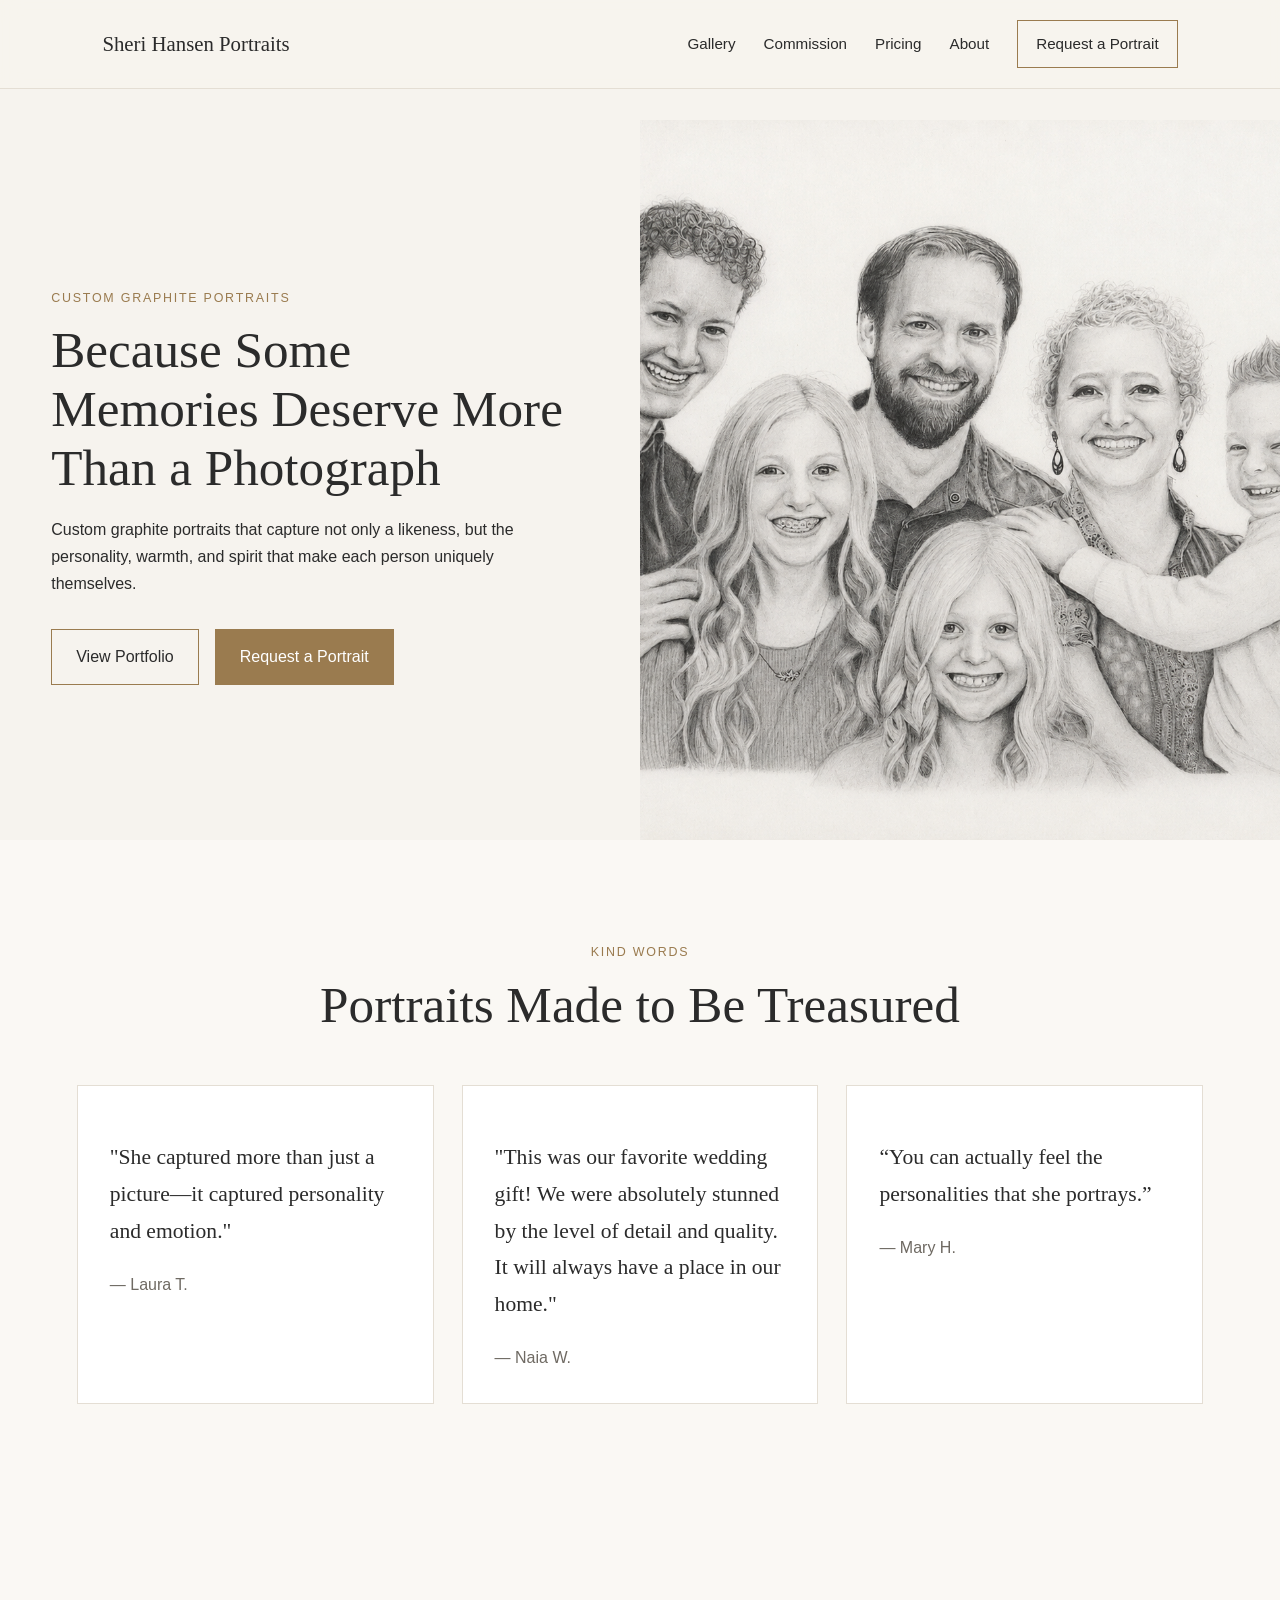
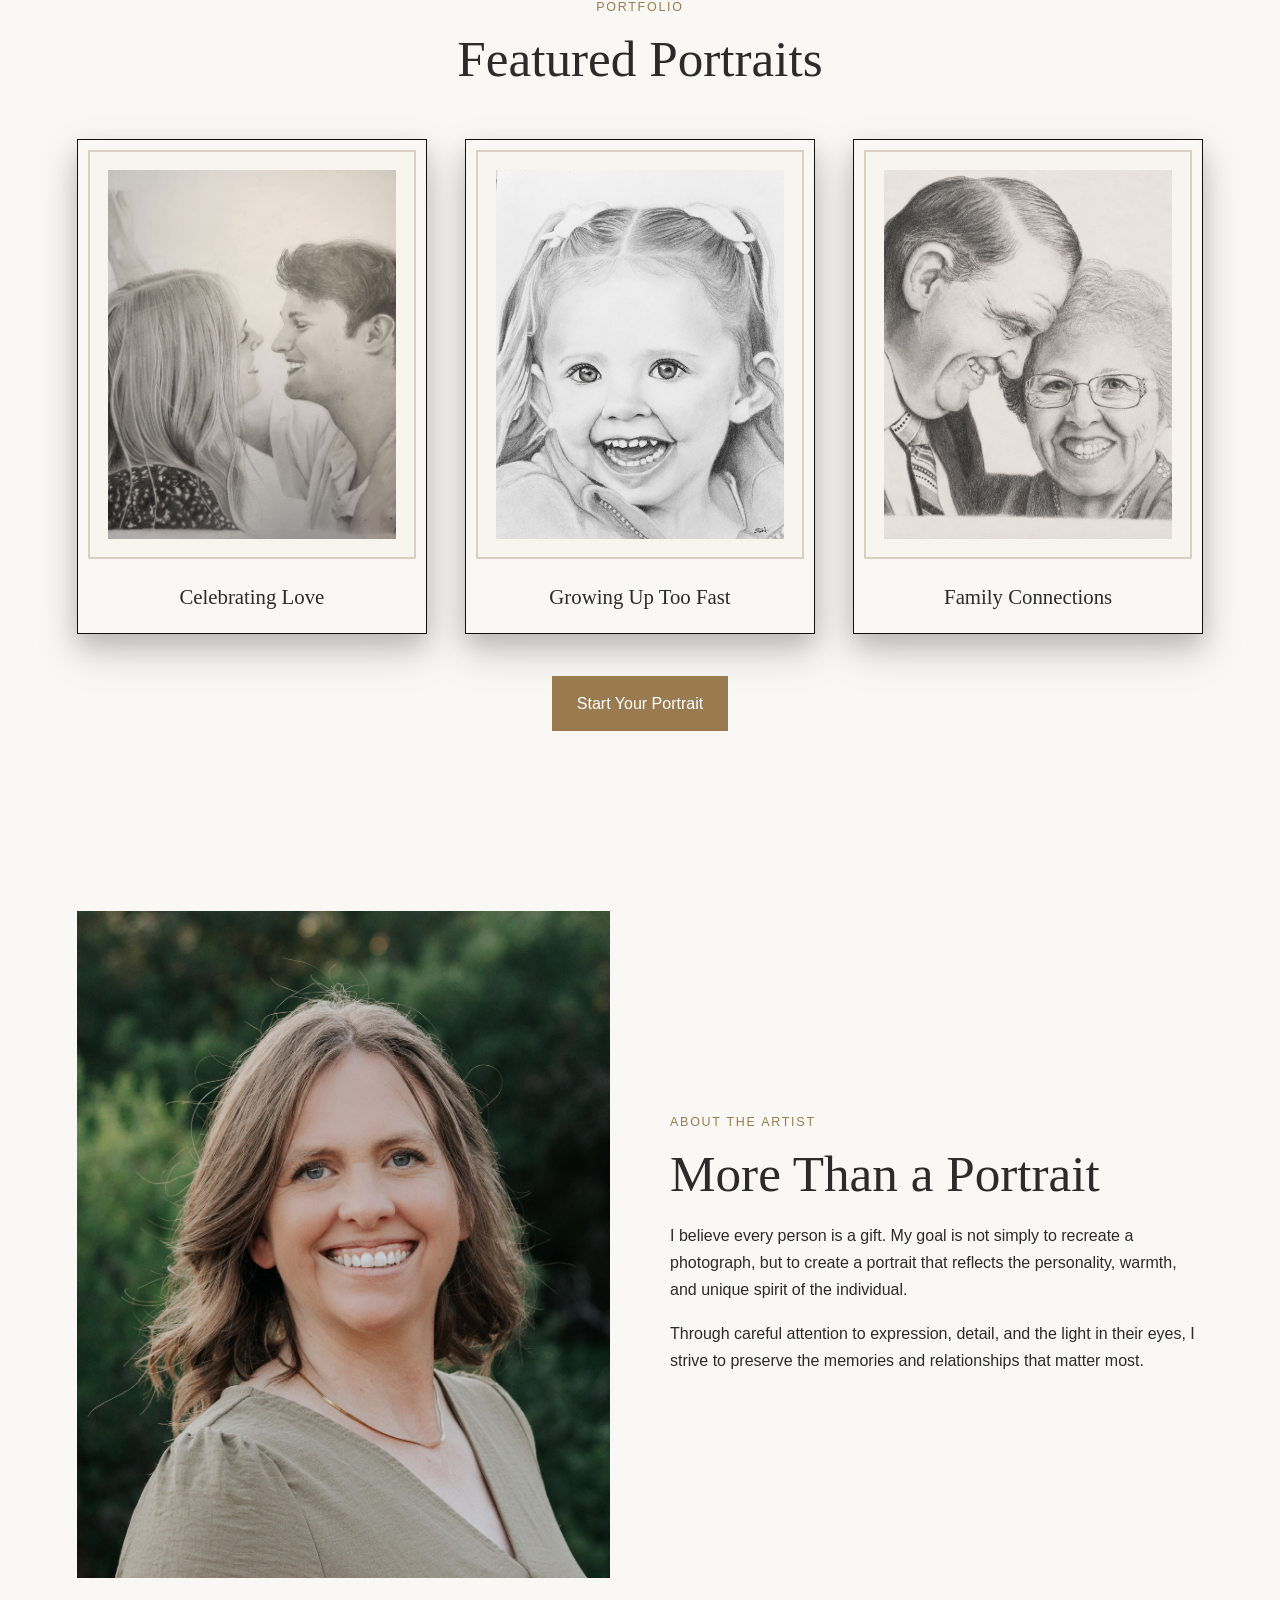
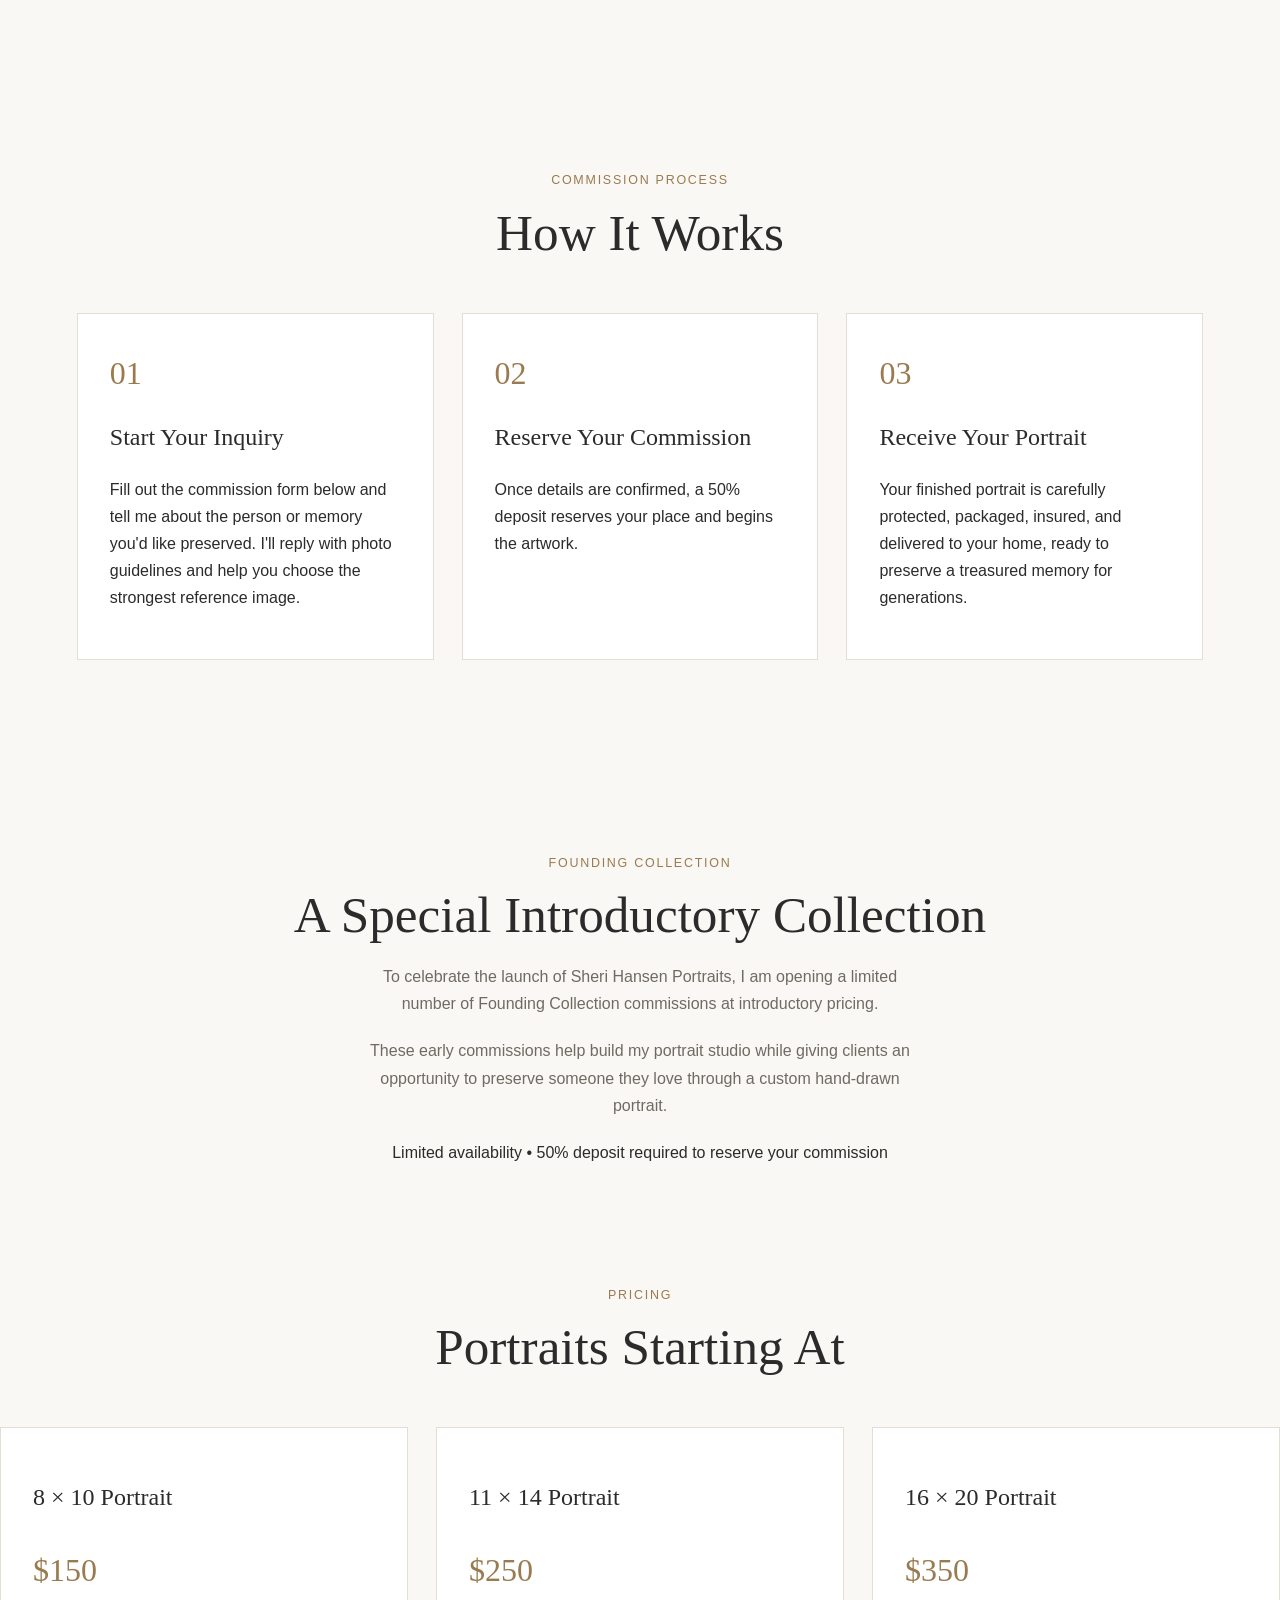
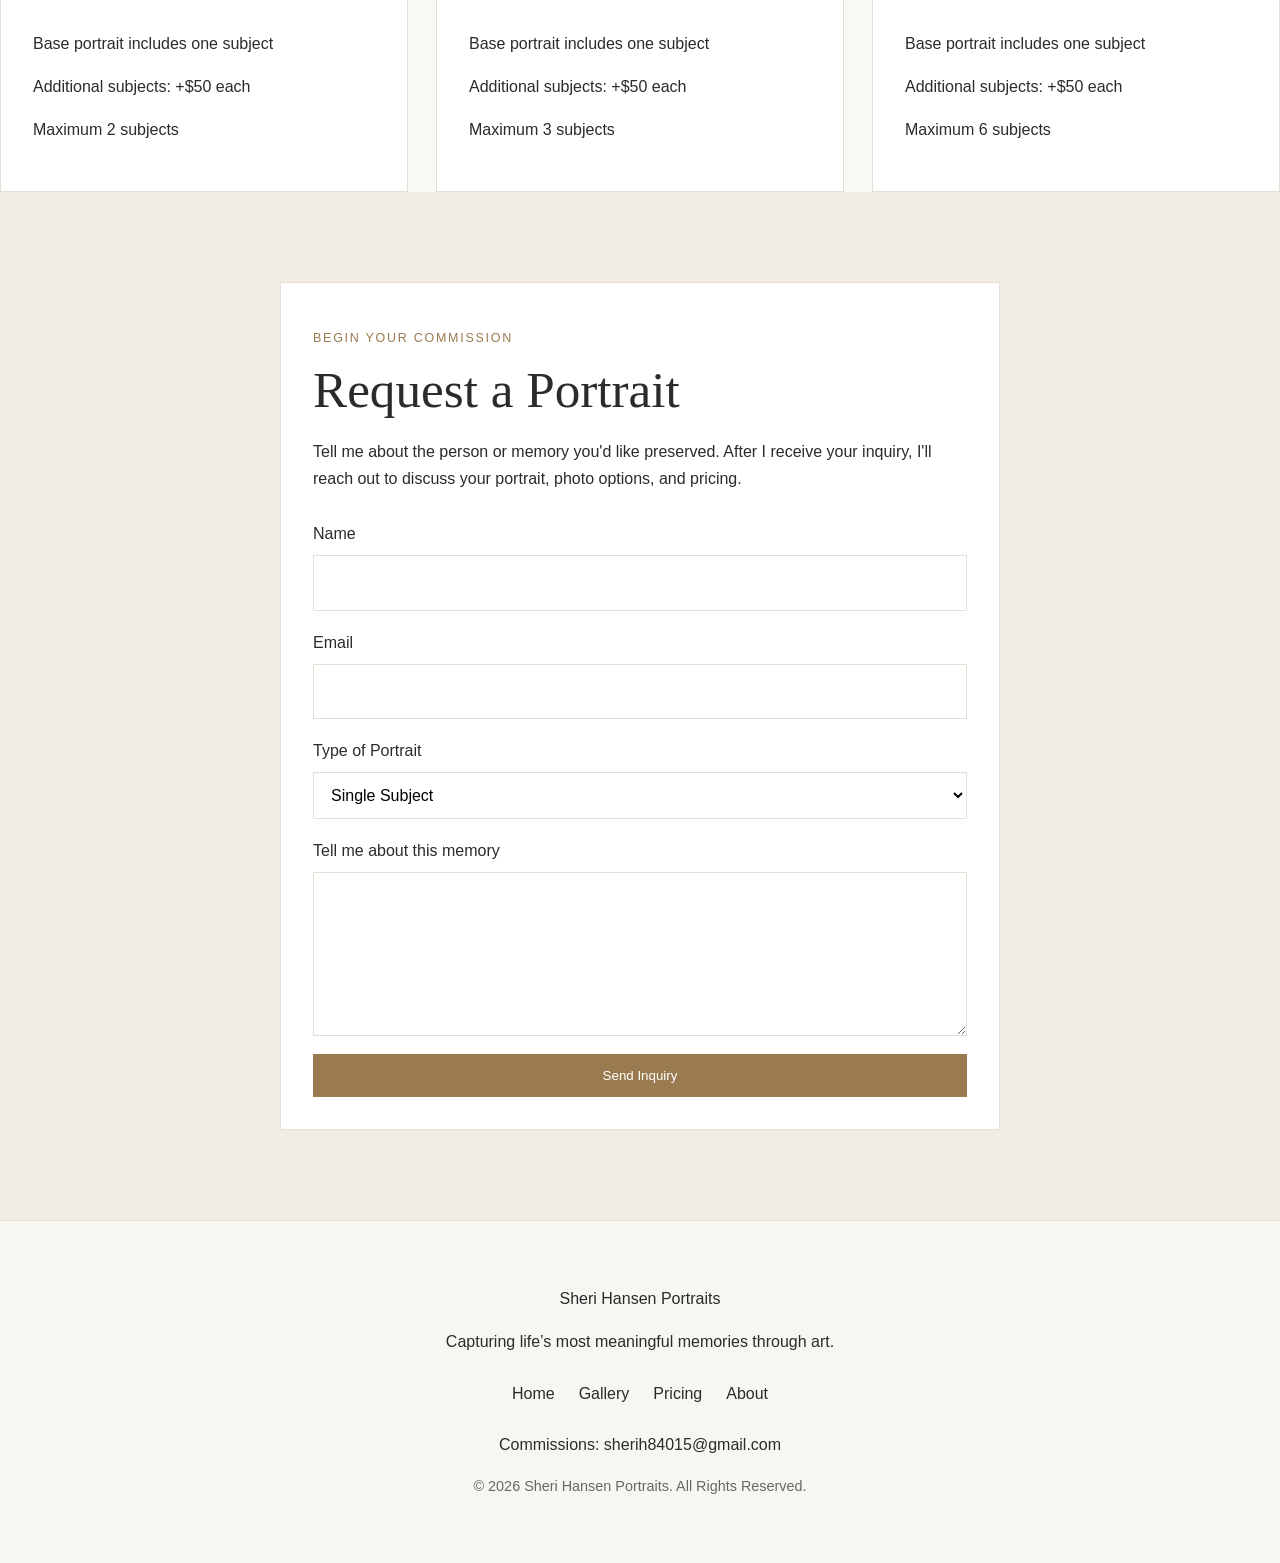
==== index.html @ 4655b5dc "update form to work with formsubmit" ====
<!DOCTYPE html>
<html lang="en">
  <head>
    <meta charset="UTF-8" />
    <meta name="viewport" content="width=device-width, initial-scale=1.0" />
    <title>Sheri Hansen Portraits</title>
    <link rel="stylesheet" href="styles.css" />
  </head>

  <body>
    <header class="site-header">
      <a href="#" class="logo">Sheri Hansen Portraits</a>

      <nav class="nav">
        <a href="gallery.html">Gallery</a>
        <a href="#process">Commission</a>
        <a href="#pricing">Pricing</a>
        <a href="#about">About</a>
        <a href="#contact" class="nav-button">Request a Portrait</a>
      </nav>
    </header>

    <main>
      <section class="hero">
        <div class="hero-content">
          <p class="eyebrow">Custom Graphite Portraits</p>
          <h2>Because Some Memories Deserve More Than a Photograph</h2>
          <p>
            Custom graphite portraits that capture not only a likeness, but the
            personality, warmth, and spirit that make each person uniquely
            themselves.
          </p>

          <div class="button-group">
            <a href="#gallery" class="button button-outline">View Portfolio</a>
            <a href="#contact" class="button">Request a Portrait</a>
          </div>
        </div>
        <div class="hero-image">
          <img
            src="images/digitallyFinalized/dureeFamilyNoReflection.png"
            alt="Graphite portrait artwork"
          />
        </div>
      </section>

      <section class="testimonials section">
        <div class="section-heading">
          <p class="eyebrow">Kind Words</p>
          <h2>Portraits Made to Be Treasured</h2>
        </div>

        <div class="testimonial-grid">
          <article>
            <p>
              "She captured more than just a picture—it captured personality and
              emotion."
            </p>
            <span>— Laura T.</span>
          </article>

          <article>
            <p>
              "This was our favorite wedding gift! We were absolutely stunned by
              the level of detail and quality. It will always have a place in
              our home."
            </p>
            <span>— Naia W.</span>
          </article>

          <article>
            <p>“You can actually feel the personalities that she portrays.”</p>
            <span>— Mary H.</span>
          </article>
        </div>
      </section>

      <section id="gallery" class="section gallery-section">
        <div class="section-heading">
          <p class="eyebrow">Portfolio</p>
          <h2>Featured Portraits</h2>
        </div>

        <div class="gallery-grid">
          <figure>
            <img
              src="images/digitallyFinalized/alysse&jasonFinal.jpg"
              alt="Wedding graphite portrait"
            />
            <figcaption>Celebrating Love</figcaption>
          </figure>

          <figure>
            <img
              src="images/digitallyFinalized/ScarlettLightingAdjustment.png"
              alt="Child graphite portrait"
            />
            <figcaption>Growing Up Too Fast</figcaption>
          </figure>

          <figure>
            <img
              src="images/digitallyFinalized/Martin&Genene.png"
              alt="Couple graphite portrait"
            />
            <figcaption>Family Connections</figcaption>
          </figure>
        </div>

        <div class="center">
          <a href="#contact" class="button">Start Your Portrait</a>
        </div>
      </section>

      <section id="about" class="section about">
        <div>
          <img
            src="images/digitallyFinalized/headshot.jpg"
            alt="Artist drawing a graphite portrait"
          />
        </div>

        <div>
          <p class="eyebrow">About the Artist</p>
          <h2>More Than a Portrait</h2>
          <p>
            I believe every person is a gift. My goal is not simply to recreate
            a photograph, but to create a portrait that reflects the
            personality, warmth, and unique spirit of the individual.
          </p>
          <p>
            Through careful attention to expression, detail, and the light in
            their eyes, I strive to preserve the memories and relationships that
            matter most.
          </p>
        </div>
      </section>

      <section id="process" class="section process">
        <div class="section-heading">
          <p class="eyebrow">Commission Process</p>
          <h2>How It Works</h2>
        </div>

        <div class="process-grid">
          <article>
            <span>01</span>
            <h3>Start Your Inquiry</h3>
            <p>
              Fill out the commission form below and tell me about the person or
              memory you'd like preserved. I'll reply with photo guidelines and
              help you choose the strongest reference image.
            </p>
          </article>

          <article>
            <span>02</span>
            <h3>Reserve Your Commission</h3>
            <p>
              Once details are confirmed, a 50% deposit reserves your place and
              begins the artwork.
            </p>
          </article>

          <article>
            <span>03</span>
            <h3>Receive Your Portrait</h3>
            <p>
              Your finished portrait is carefully protected, packaged, insured,
              and delivered to your home, ready to preserve a treasured memory
              for generations.
            </p>
          </article>
        </div>
      </section>
      <section id="pricing" class="section pricing founding-collection">
        <div class="founding-card">
          <p class="eyebrow">Founding Collection</p>

          <h2>A Special Introductory Collection</h2>

          <p class="founding-text">
            To celebrate the launch of Sheri Hansen Portraits, I am opening a
            limited number of Founding Collection commissions at introductory
            pricing.
          </p>

          <p class="founding-text">
            These early commissions help build my portrait studio while giving
            clients an opportunity to preserve someone they love through a
            custom hand-drawn portrait.
          </p>

          <div class="founding-divider"></div>

          <p class="founding-note">
            Limited availability • 50% deposit required to reserve your
            commission
          </p>
        </div>
      </section>

      <section>
        <div class="section-heading">
          <p class="eyebrow">Pricing</p>
          <h2>Portraits Starting At</h2>
        </div>

        <div class="pricing-grid">
          <article>
            <h3>8 × 10 Portrait</h3>

            <p class="price">$150</p>

            <p>Base portrait includes one subject</p>

            <p>Additional subjects: +$50 each</p>

            <p>Maximum 2 subjects</p>
          </article>

          <article>
            <h3>11 × 14 Portrait</h3>

            <p class="price">$250</p>

            <p>Base portrait includes one subject</p>

            <p>Additional subjects: +$50 each</p>

            <p>Maximum 3 subjects</p>
          </article>

          <article>
            <h3>16 × 20 Portrait</h3>

            <p class="price">$350</p>

            <p>Base portrait includes one subject</p>

            <p>Additional subjects: +$50 each</p>

            <p>Maximum 6 subjects</p>
          </article>
        </div>
        <!-- <div class="pricing-note">
          <p>
            Founding Collection pricing is available for a limited number of
            introductory commissions. A 50% deposit reserves your commission
            date.
          </p>
        </div> -->
      </section>

      <section id="contact" class="section contact">
        <div class="contact-card">
          <p class="eyebrow">Begin Your Commission</p>
          <h2>Request a Portrait</h2>
          <p>
            Tell me about the person or memory you'd like preserved. After I
            receive your inquiry, I'll reach out to discuss your portrait, photo
            options, and pricing.
          </p>

          <form
            id="commision-form"
            action="https://formsubmit.co/991c4483d1c62a6dd2c80e240cdca546"
            method="POST"
          >
            <input type="text" name="_honey" style="display: none" />

            <!-- Disable captcha if desired -->
            <input type="hidden" name="_captcha" value="true" />

            <!-- Redirect after submit -->
            <input
              type="hidden"
              name="_next"
              value="https://sherihansenportraits.com/thank-you.html"
            />

            <label>
              Name
              <input type="text" name="name" required />
            </label>

            <label>
              Email
              <input type="email" name="email" required />
            </label>

            <label>
              Type of Portrait
              <select name="portrait-type">
                <option>Single Subject</option>
                <option>Couple</option>
                <option>Family</option>
                <option>Wedding</option>
                <option>Memorial</option>
                <option>Other</option>
              </select>
            </label>

            <label>
              Tell me about this memory
              <textarea name="message" rows="5"></textarea>
            </label>

            <button type="submit" class="button">Send Inquiry</button>
          </form>
        </div>
      </section>
    </main>

    <footer class="site-footer">
      <p>Sheri Hansen Portraits</p>
      <p>Capturing life’s most meaningful memories through art.</p>
      <nav class="footer-nav">
        <a href="index.html">Home</a>
        <a href="gallery.html">Gallery</a>
        <a href="index.html#pricing">Pricing</a>
        <a href="index.html#about">About</a>
      </nav>

      <p class="footer-contact">
        Commissions:
        <a href="mailto:sherih84015@gmail.com">sherih84015@gmail.com</a>
      </p>

      <p class="copyright">
        © 2026 Sheri Hansen Portraits. All Rights Reserved.
      </p>
    </footer>
  </body>
</html>
---- styles.css ----
/* ======================================
   VARIABLES
====================================== */

:root {
  --bg: #faf8f4;
  --paper: #ffffff;
  --text: #2b2b2b;
  --muted: #6f6a63;
  --accent: #9a7b4f;
  --border: #e4ded4;

  --heading: Georgia, "Times New Roman", serif;
  --body: Arial, sans-serif;
}

/* ======================================
     GLOBAL RESET
  ====================================== */

* {
  box-sizing: border-box;
}

html {
  scroll-behavior: smooth;
}

body {
  margin: 0;
  font-family: var(--body);
  background: var(--bg);
  color: var(--text);
  line-height: 1.7;
}

img {
  width: 100%;
  display: block;
}

a {
  color: inherit;
  text-decoration: none;
}

/* ======================================
     TYPOGRAPHY
  ====================================== */

h1,
h2,
h3 {
  font-family: var(--heading);
  font-weight: normal;
  line-height: 1.15;
}

h1 {
  font-size: clamp(2.5rem, 6vw, 5rem);
  margin: 0 0 24px;
}

h2 {
  font-size: clamp(2rem, 4vw, 3.5rem);
  margin: 0 0 18px;
}

h3 {
  font-size: 1.5rem;
}

.eyebrow {
  text-transform: uppercase;
  letter-spacing: 0.14em;
  color: var(--accent);
  font-size: 0.78rem;
  margin-bottom: 12px;
}

/* ======================================
     HEADER / NAVIGATION
  ====================================== */

.site-header {
  display: flex;
  justify-content: space-between;
  align-items: center;

  position: fixed;
  top: 0;
  left: 0;
  right: 0;

  z-index: 1000;

  padding: 20px 8%;

  border-bottom: 1px solid var(--border);

  background: rgba(247, 244, 238, 0.95);
  backdrop-filter: blur(10px);
}

.logo {
  font-family: var(--heading);
  font-size: 1.3rem;
}

.nav {
  display: flex;
  gap: 28px;
  align-items: center;
  font-size: 0.95rem;
}

.nav-button {
  border: 1px solid var(--accent);
  padding: 10px 18px;
}

/* ======================================
     HERO
  ====================================== */

.hero {
  display: grid;
  grid-template-columns: 1fr 1fr;
  min-height: 80vh;
  align-items: center;

  padding-top: 120px;
  background: #f6f3ee;
}

.hero-image img {
  height: 80vh;
  object-fit: cover;
}

.hero-content {
  padding: 8%;
  max-width: 620px;
}

/* ======================================
     BUTTONS
  ====================================== */

.button-group {
  display: flex;
  gap: 16px;
  margin-top: 32px;
}

.button {
  display: inline-block;
  background: var(--accent);
  color: white;
  padding: 13px 24px;
  border: 1px solid var(--accent);
  cursor: pointer;
}

.button-outline {
  background: transparent;
  color: var(--text);
}

/* ======================================
     GENERIC SECTIONS
  ====================================== */

.section {
  padding: 90px 6%;
}

.section-heading {
  text-align: center;
  max-width: 760px;
  margin: 0 auto 50px;
}

.center {
  text-align: center;
  margin-top: 42px;
}

/* ======================================
     ABOUT
  ====================================== */

.about {
  display: grid;
  grid-template-columns: 1fr 1fr;
  gap: 60px;
  align-items: center;
}

.about img {
  aspect-ratio: 4 / 5;
  object-fit: cover;
}

/* ======================================
     TESTIMONIALS
  ====================================== */

.testimonial-grid {
  display: grid;
  grid-template-columns: repeat(3, 1fr);
  gap: 28px;
}

.testimonial-grid article {
  background: var(--paper);
  border: 1px solid var(--border);
  padding: 32px;
}

.testimonial-grid p {
  font-family: var(--heading);
  font-size: 1.35rem;
}

.testimonial-grid span {
  color: var(--muted);
}

/* ======================================
     GALLERY
  ====================================== */

.full-gallery,
.gallery {
  padding: 110px 6% 90px;
  background: var(--bg);
}

.gallery-category {
  margin-top: 80px;
}

.gallery-category-heading {
  max-width: 760px;
  margin: 0 auto 45px;
  text-align: center;
}

.gallery-grid {
  display: grid;
  grid-template-columns: repeat(auto-fit, minmax(260px, 1fr));
  gap: 38px;
  max-width: 1200px;
  margin: 0 auto;
}
.center-piece {
  grid-column: 1 / -1;
  justify-self: center;
  max-width: 500px;
  width: 100%;
  margin-bottom: 50px;
}
.gallery-grid.portrait-grid.four-piece-grid {
  display: grid;
  grid-template-columns: repeat(2, 380px);
  justify-content: center;
  gap: 38px;
}
.landscape-grid {
  display: grid;
  grid-template-columns: repeat(auto-fit, minmax(350px, 350px));
  justify-content: center;
  gap: 38px;
}

/* Framed Artwork */
.art-frame:hover {
  transform: translateY(-6px) scale(1.02);
}
.art-frame {
  /* background: linear-gradient(135deg, #8f7547, #c4ab78, #8a6f43); */
  background: #2b2b2b;
  padding: 10px;

  box-shadow: 0 8px 16px rgba(0, 0, 0, 0.1), 0 16px 30px rgba(0, 0, 0, 0.15);

  transition: all 0.3s ease;
}
.art-frame:hover {
  transform: translateY(-6px);
}
.art-frame img {
  background: #f8f5ee;

  border: 22px solid #f8f5ee;

  outline: 1px solid #d8d0c2;

  display: block;
}
.gallery-grid figcaption {
  margin-top: 14px;

  color: #2b2b2b; /* dark charcoal */

  font-family: var(--heading);

  font-size: 1.1rem;

  line-height: 1.4;
}
.gallery-grid figure {
  margin: 0;
  text-align: center;
  /* background: linear-gradient(135deg, #9f8555, #c5aa76, #8a6f42); */
  padding: 12px;

  border: 1px solid #111;

  box-shadow: 0 10px 20px rgba(0, 0, 0, 0.12), 0 18px 40px rgba(0, 0, 0, 0.18);

  transition: transform 0.35s ease, box-shadow 0.35s ease;
}

.gallery-grid figure:hover {
  transform: translateY(-8px) scale(1.03);

  box-shadow: 0 20px 35px rgba(0, 0, 0, 0.2), 0 30px 60px rgba(0, 0, 0, 0.25);
}

.gallery-grid img {
  width: 100%;

  aspect-ratio: 4 / 5;

  object-fit: cover;
  object-position: center;

  background: #f8f5ee;

  border: 18px solid #f8f5ee;
  outline: 2px solid #d8d0c2;
}

.gallery-grid figcaption {
  display: block;
  margin-top: 15px;
  padding: 10px 0;

  color: #2b2b2b;
  font-family: var(--heading);
  font-size: 1.3rem;

  /* background: yellow; */
}
.gallery-grid figure.portrait img {
  aspect-ratio: 4 / 5;
  object-fit: cover;
}

.gallery-grid figure.landscape img {
  aspect-ratio: 5 / 4;
  object-fit: cover;
}

.portrait-grid {
  grid-template-columns: repeat(auto-fit, minmax(260px, 1fr));
  margin-top: 75px;
}

.landscape-grid {
  grid-template-columns: repeat(auto-fit, minmax(360px, 1fr));
  margin-top: 42px;
}

.portrait-grid img {
  height: 420px;
  object-fit: contain;
}

.landscape-grid img {
  height: 300px;
  object-fit: contain;
}
/* ======================================
     PROCESS
  ====================================== */

.process-grid {
  display: grid;
  grid-template-columns: repeat(3, 1fr);
  gap: 28px;
}

.process-grid article {
  background: var(--paper);
  border: 1px solid var(--border);
  padding: 32px;
}

.process-grid span {
  color: var(--accent);
  font-family: var(--heading);
  font-size: 2rem;
}

/* ======================================
     PRICING
  ====================================== */

.pricing-grid {
  display: grid;
  grid-template-columns: repeat(3, 1fr);
  gap: 28px;
}

.pricing-grid article {
  background: var(--paper);
  border: 1px solid var(--border);
  padding: 32px;
}

.price {
  font-family: var(--heading);
  font-size: 2rem;
  color: var(--accent);
}

.pricing-note {
  max-width: 700px;
  margin: 40px auto 0;
  text-align: center;
  color: var(--muted);
  font-style: italic;
}

.founding-card,
.founding-text {
  text-align: center;
}

.founding-text {
  max-width: 550px;
  margin: 0 auto 20px;
  color: var(--muted);
}

/* ======================================
     CONTACT
  ====================================== */

.contact {
  background: #f1ece3;
}

.contact-card {
  max-width: 720px;
  margin: 0 auto;
  background: var(--paper);
  border: 1px solid var(--border);
  padding: 32px;
}

form {
  display: grid;
  gap: 18px;
  margin-top: 28px;
}

label {
  display: grid;
  gap: 8px;
}

input,
select,
textarea {
  width: 100%;
  padding: 13px;
  border: 1px solid var(--border);
  font: inherit;
  background: white;
}

/* ======================================
     FOOTER
  ====================================== */

.site-footer {
  background: #f8f6f2;
  padding: 3rem 1rem;
  text-align: center;
  border-top: 1px solid #e5e0d8;
}

.footer-content {
  max-width: 800px;
  margin: 0 auto;
}

.site-footer h3 {
  margin-bottom: 0.75rem;
}

.site-footer p {
  margin-bottom: 1rem;
}

.footer-nav {
  display: flex;
  justify-content: center;
  gap: 1.5rem;
  flex-wrap: wrap;
  margin: 1.5rem 0;
}

.footer-nav a,
.footer-contact a {
  text-decoration: none;
}

.copyright {
  font-size: 0.9rem;
  opacity: 0.7;
}
/* ======================================
     RESPONSIVE
  ====================================== */

@media (max-width: 850px) {
  .site-header {
    display: block;
  }

  .nav {
    margin-top: 18px;
    flex-wrap: wrap;
    gap: 16px;
  }

  .hero,
  .about {
    grid-template-columns: 1fr;
  }

  .hero-image img {
    height: auto;
  }

  .testimonial-grid,
  .gallery-grid,
  .process-grid,
  .pricing-grid {
    grid-template-columns: 1fr;
  }

  .button-group {
    flex-direction: column;
  }

  .gallery-grid figure:hover {
    transform: none;
  }
}
/* ======================================
     Thank you Page
  ====================================== */
.thank-you-image {
  max-width: 250px;
  width: 100%;
  margin-bottom: 2rem;
  box-shadow: 0 10px 30px rgba(0, 0, 0, 0.08);
}
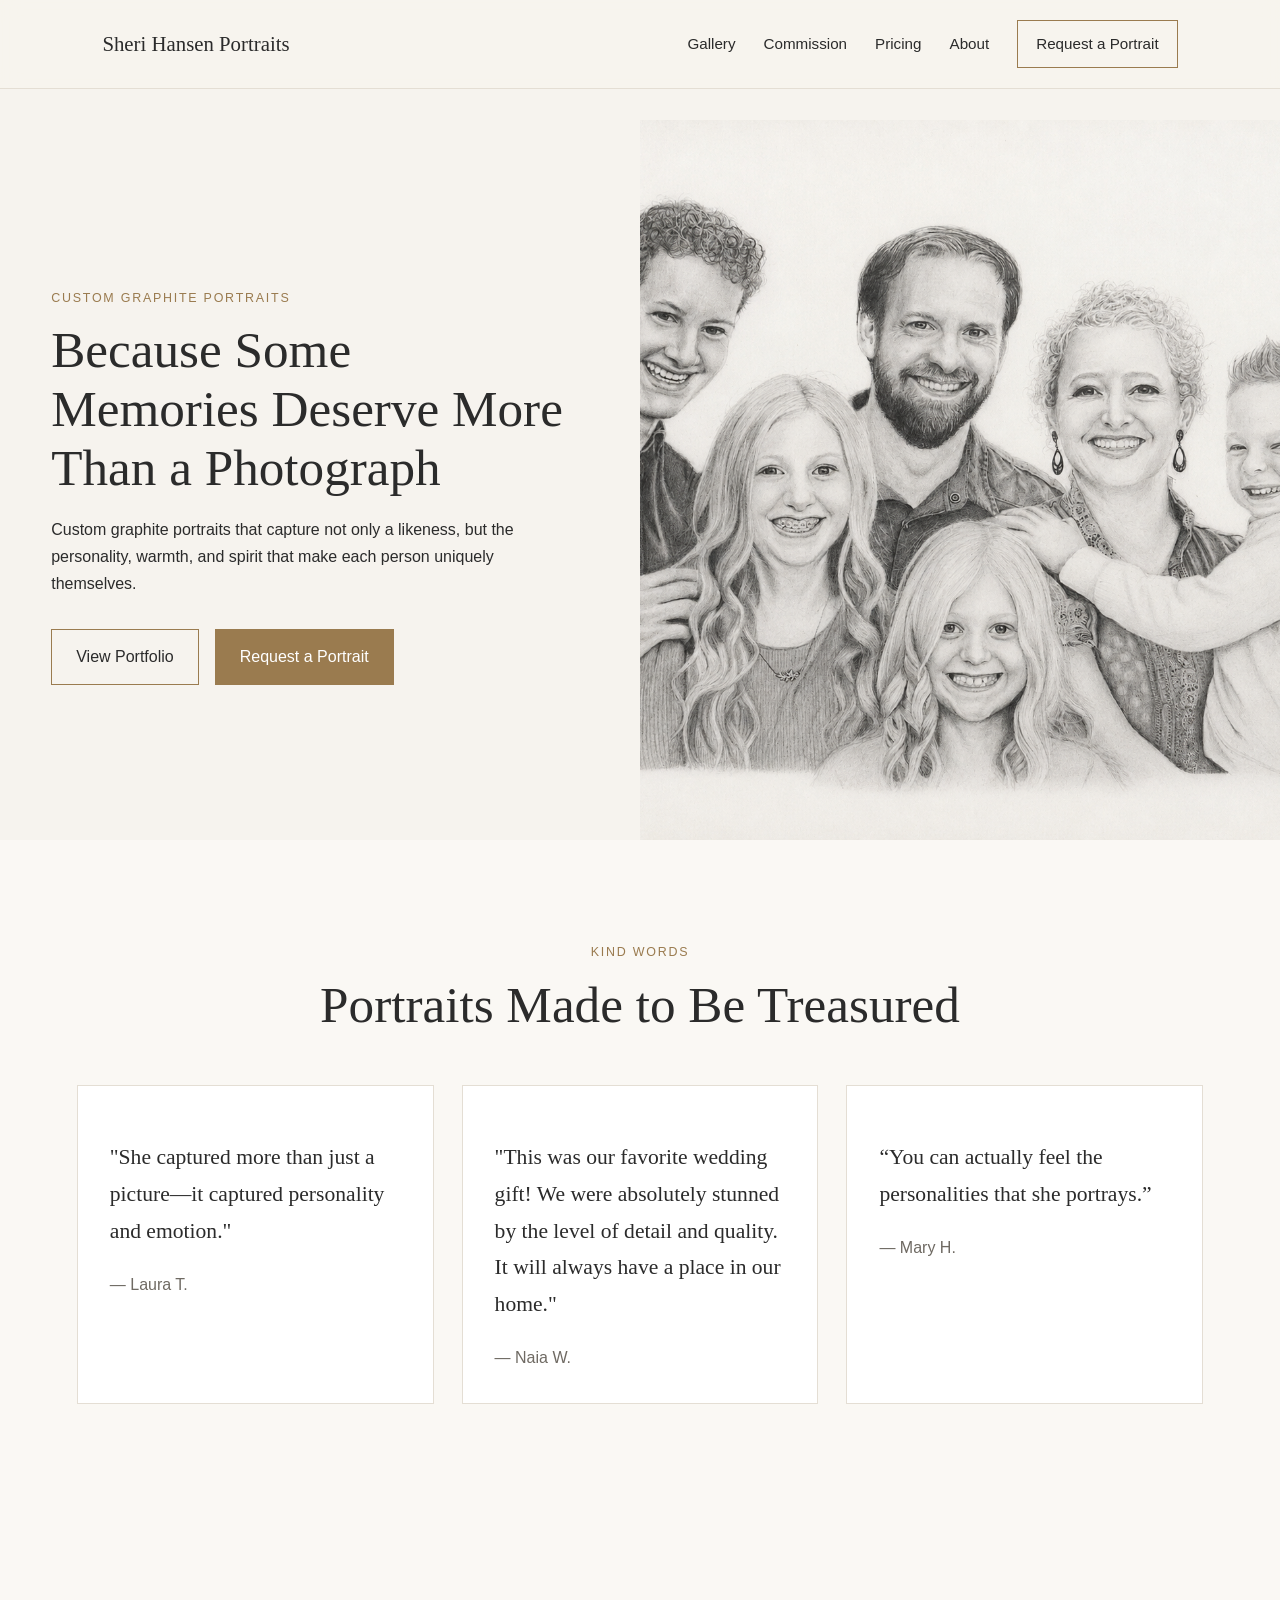
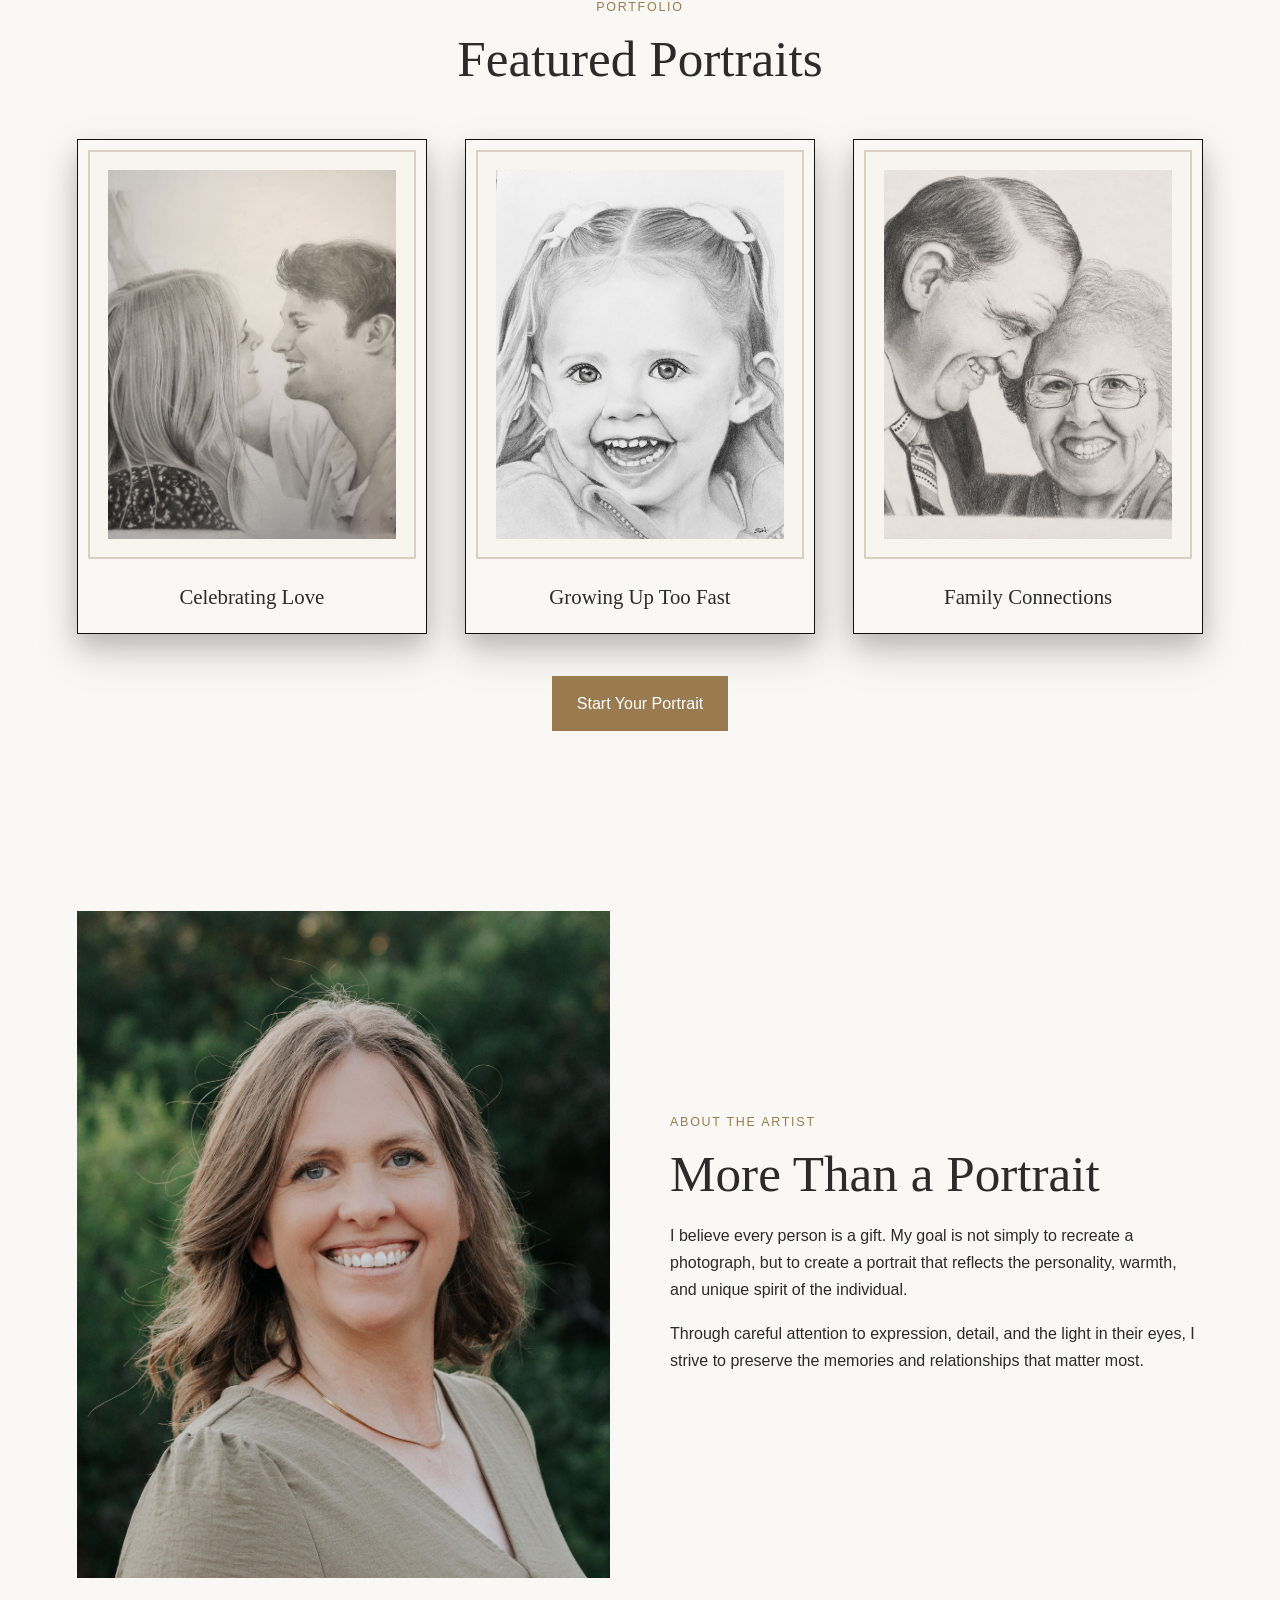
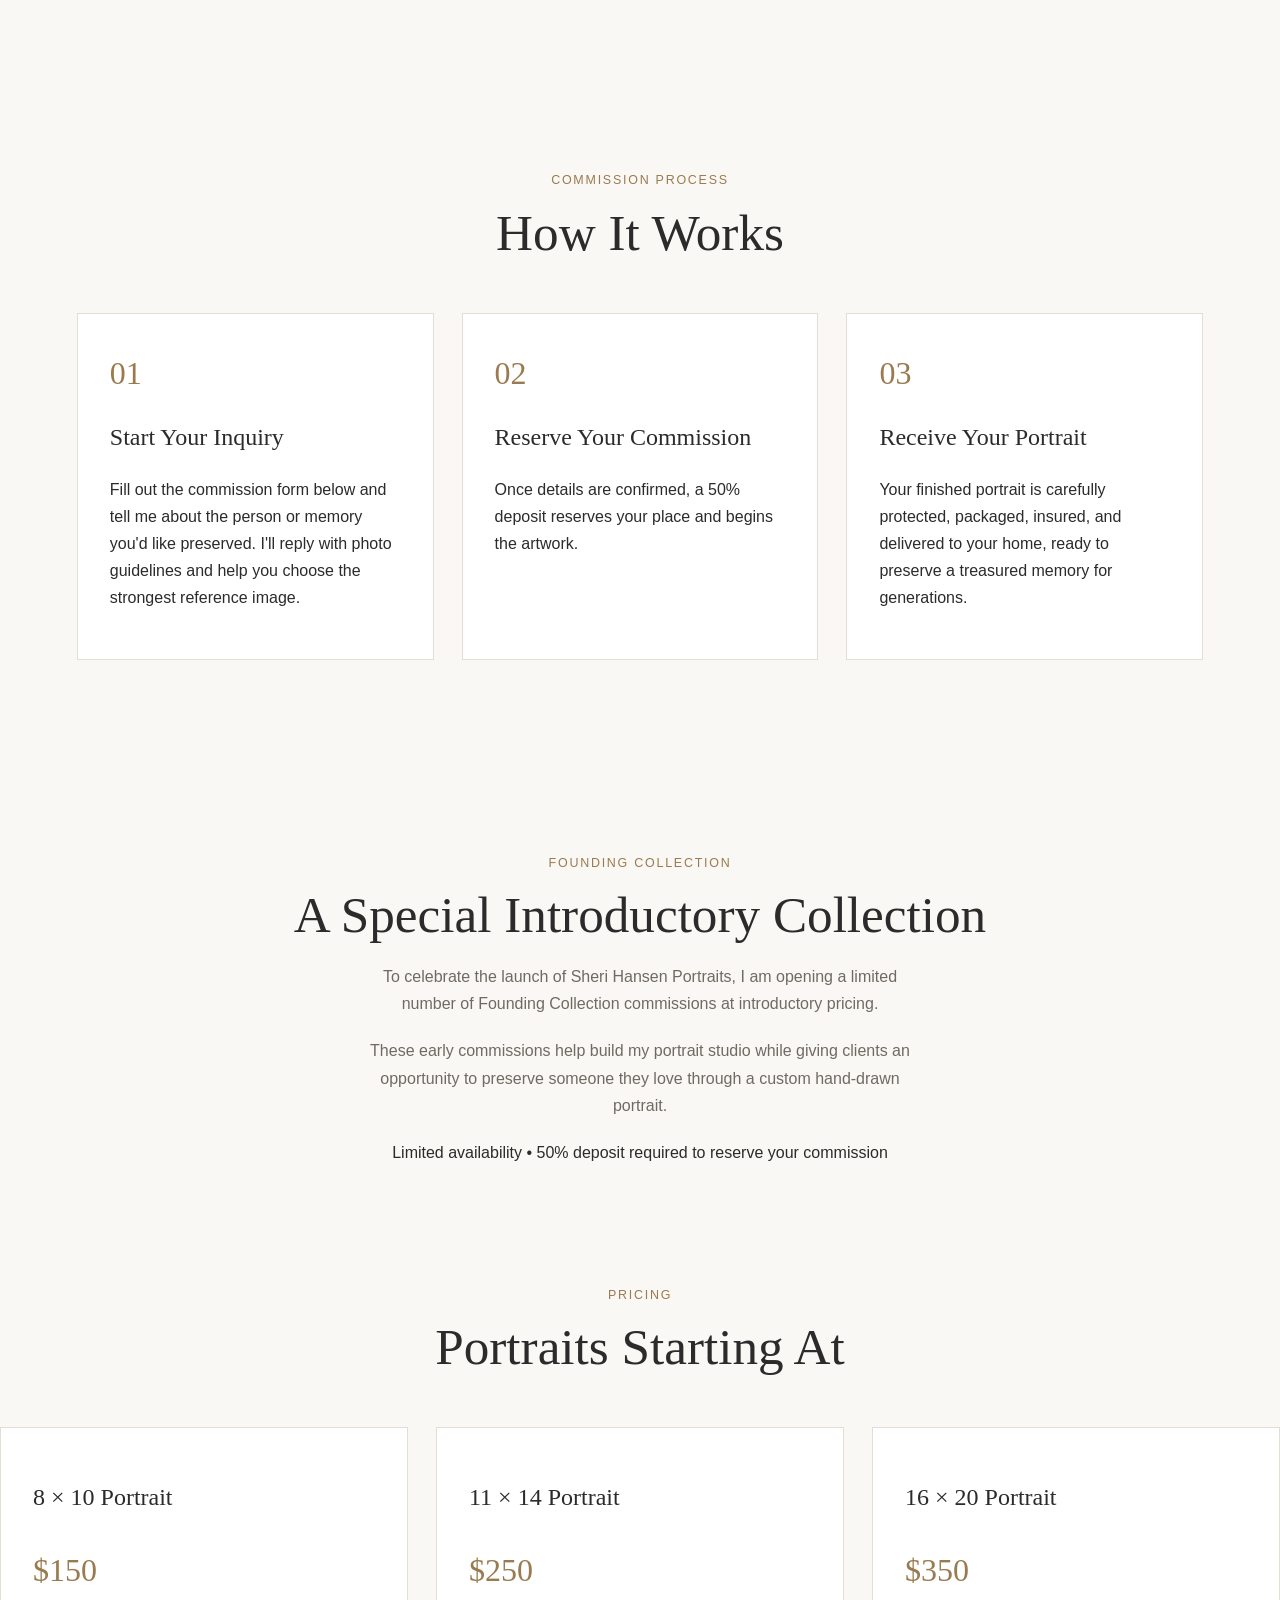
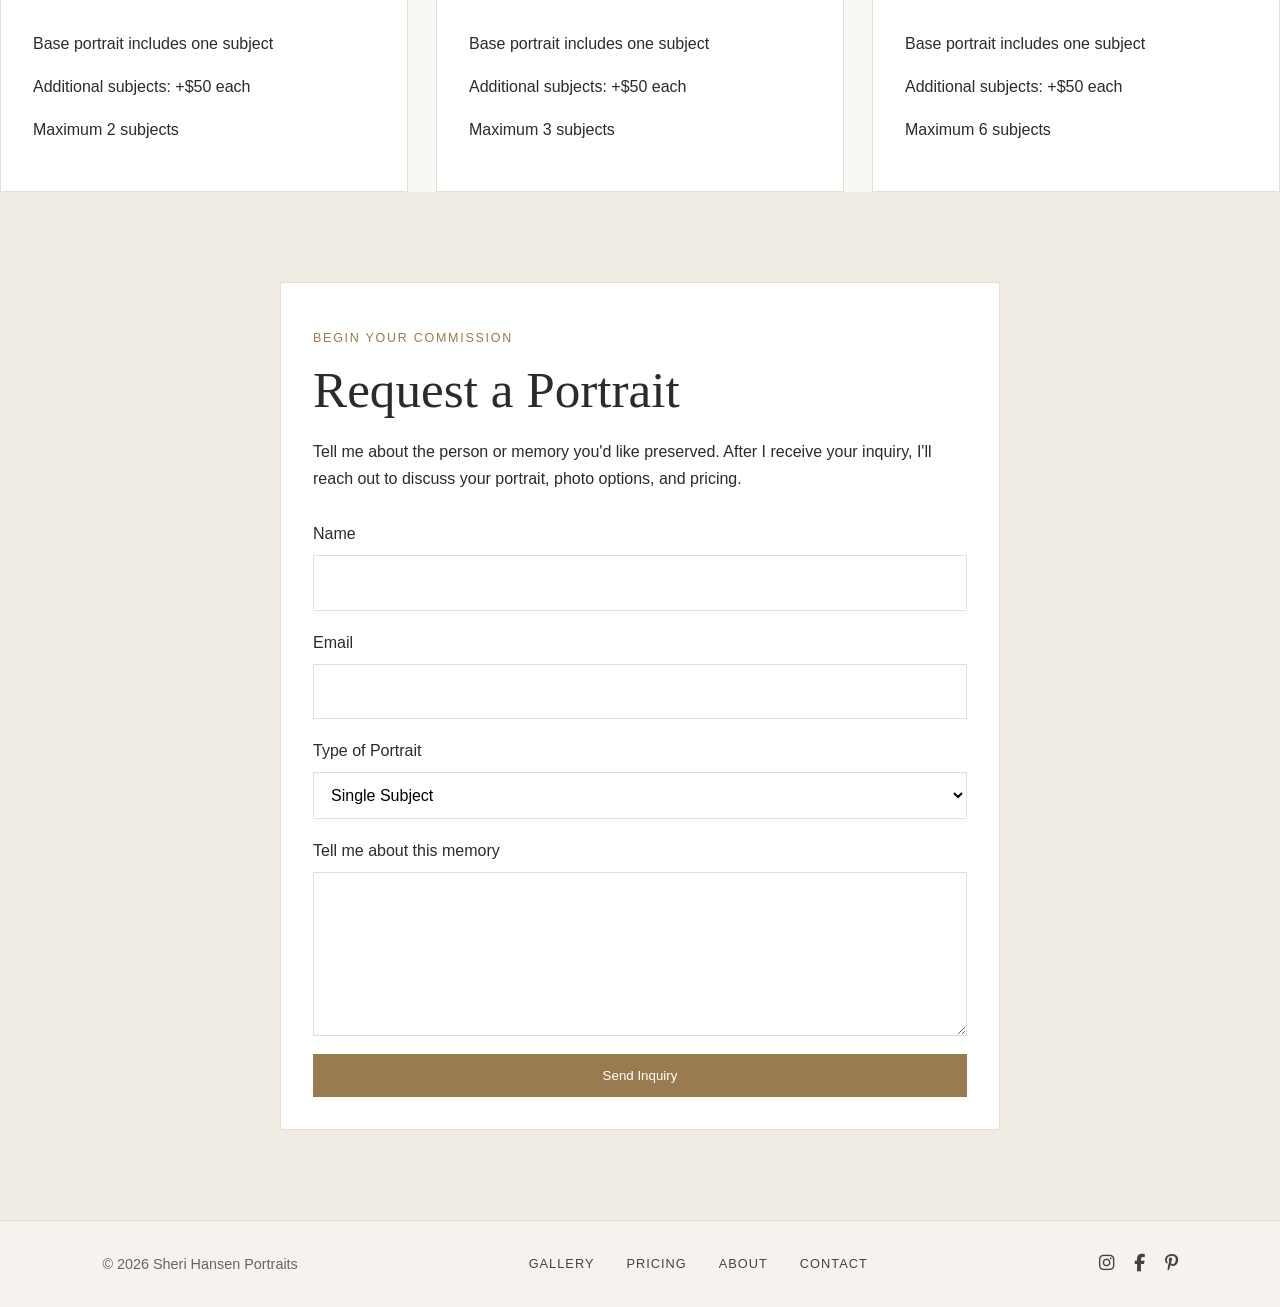
==== commit 91f9d49f: "update footer add icons" ====
--- a/index.html
+++ b/index.html
@@ -5,6 +5,10 @@
     <meta name="viewport" content="width=device-width, initial-scale=1.0" />
     <title>Sheri Hansen Portraits</title>
     <link rel="stylesheet" href="styles.css" />
+    <link
+      rel="stylesheet"
+      href="https://cdnjs.cloudflare.com/ajax/libs/font-awesome/6.5.2/css/all.min.css"
+    />
   </head>
 
   <body>
@@ -32,7 +36,9 @@
           </p>
 
           <div class="button-group">
-            <a href="#gallery" class="button button-outline">View Portfolio</a>
+            <a href="gallery.html" class="button button-outline"
+              >View Portfolio</a
+            >
             <a href="#contact" class="button">Request a Portrait</a>
           </div>
         </div>
@@ -311,25 +317,41 @@
         </div>
       </section>
     </main>
-
     <footer class="site-footer">
-      <p>Sheri Hansen Portraits</p>
-      <p>Capturing life’s most meaningful memories through art.</p>
+      <div class="footer-copyright">© 2026 Sheri Hansen Portraits</div>
+
       <nav class="footer-nav">
-        <a href="index.html">Home</a>
         <a href="gallery.html">Gallery</a>
-        <a href="index.html#pricing">Pricing</a>
-        <a href="index.html#about">About</a>
+        <a href="#pricing">Pricing</a>
+        <a href="#about">About</a>
+        <a href="#contact">Contact</a>
       </nav>
 
-      <p class="footer-contact">
-        Commissions:
-        <a href="mailto:sherih84015@gmail.com">sherih84015@gmail.com</a>
-      </p>
-
-      <p class="copyright">
-        © 2026 Sheri Hansen Portraits. All Rights Reserved.
-      </p>
+      <div class="footer-social">
+        <a
+          href="https://instagram.com/YOURUSERNAME"
+          target="_blank"
+          aria-label="Instagram"
+        >
+          <i class="fa-brands fa-instagram"></i>
+        </a>
+
+        <a
+          href="https://facebook.com/YOURUSERNAME"
+          target="_blank"
+          aria-label="Facebook"
+        >
+          <i class="fa-brands fa-facebook-f"></i>
+        </a>
+
+        <a
+          href="https://pinterest.com/YOURUSERNAME"
+          target="_blank"
+          aria-label="Pinterest"
+        >
+          <i class="fa-brands fa-pinterest-p"></i>
+        </a>
+      </div>
     </footer>
   </body>
 </html>
--- a/styles.css
+++ b/styles.css
@@ -486,43 +486,61 @@
 /* ======================================
      FOOTER
   ====================================== */
+/* ==========================
+   FOOTER
+========================== */
 
 .site-footer {
-  background: #f8f6f2;
-  padding: 3rem 1rem;
-  text-align: center;
-  border-top: 1px solid #e5e0d8;
-}
-
-.footer-content {
-  max-width: 800px;
-  margin: 0 auto;
-}
-
-.site-footer h3 {
-  margin-bottom: 0.75rem;
-}
-
-.site-footer p {
-  margin-bottom: 1rem;
+  display: flex;
+  justify-content: space-between;
+  align-items: center;
+
+  padding: 28px 8%;
+
+  background-color: #f6f3ee;
+  border-top: 1px solid #ddd8cd;
+
+  font-size: 0.9rem;
+}
+
+.footer-copyright {
+  color: #666;
 }
 
 .footer-nav {
   display: flex;
-  justify-content: center;
-  gap: 1.5rem;
-  flex-wrap: wrap;
-  margin: 1.5rem 0;
-}
-
-.footer-nav a,
-.footer-contact a {
+  gap: 2rem;
+}
+
+.footer-nav a {
   text-decoration: none;
-}
-
-.copyright {
-  font-size: 0.9rem;
-  opacity: 0.7;
+  color: #444;
+  letter-spacing: 1px;
+  text-transform: uppercase;
+  font-size: 0.8rem;
+
+  transition: color 0.25s ease;
+}
+
+.footer-nav a:hover {
+  color: #b08b4f;
+}
+
+.footer-social {
+  display: flex;
+  gap: 1.25rem;
+}
+
+.footer-social a {
+  color: #444;
+  font-size: 1.1rem;
+
+  transition: color 0.25s ease, transform 0.25s ease;
+}
+
+.footer-social a:hover {
+  color: #b08b4f;
+  transform: translateY(-2px);
 }
 /* ======================================
      RESPONSIVE
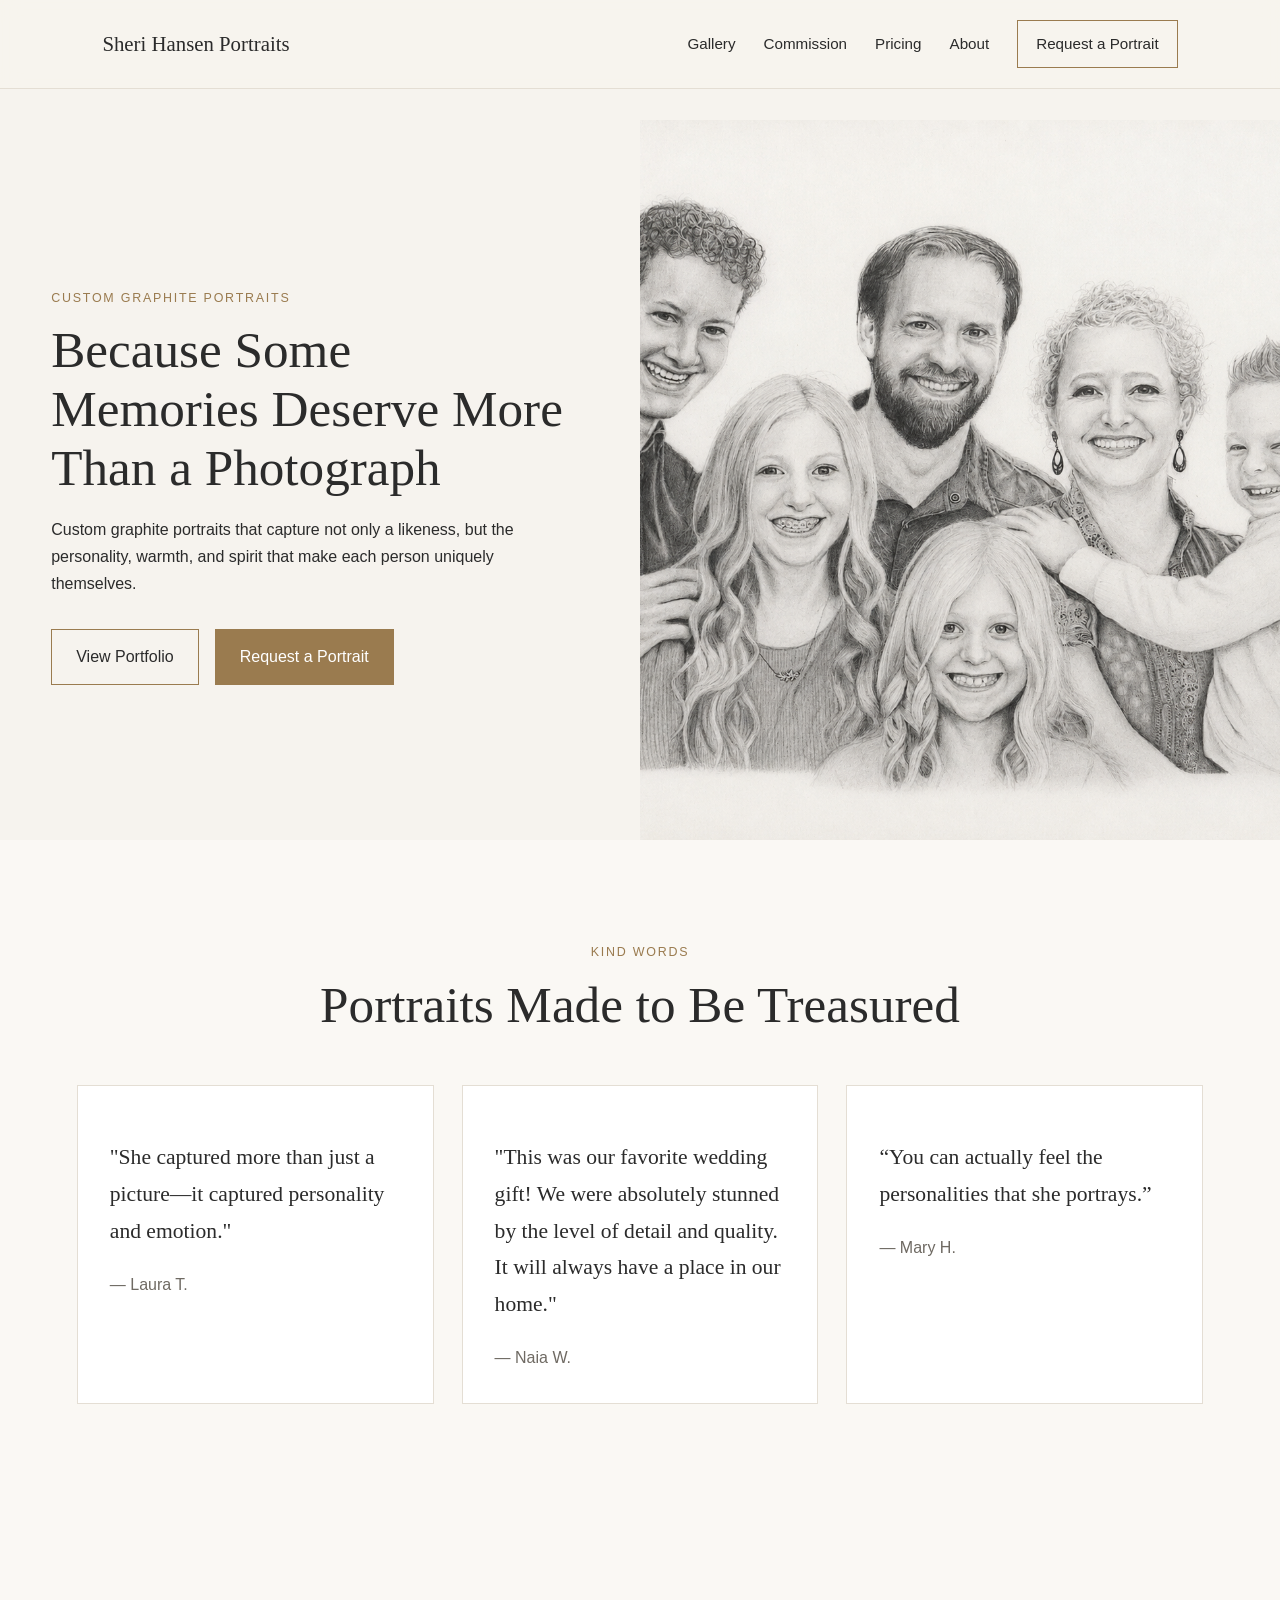
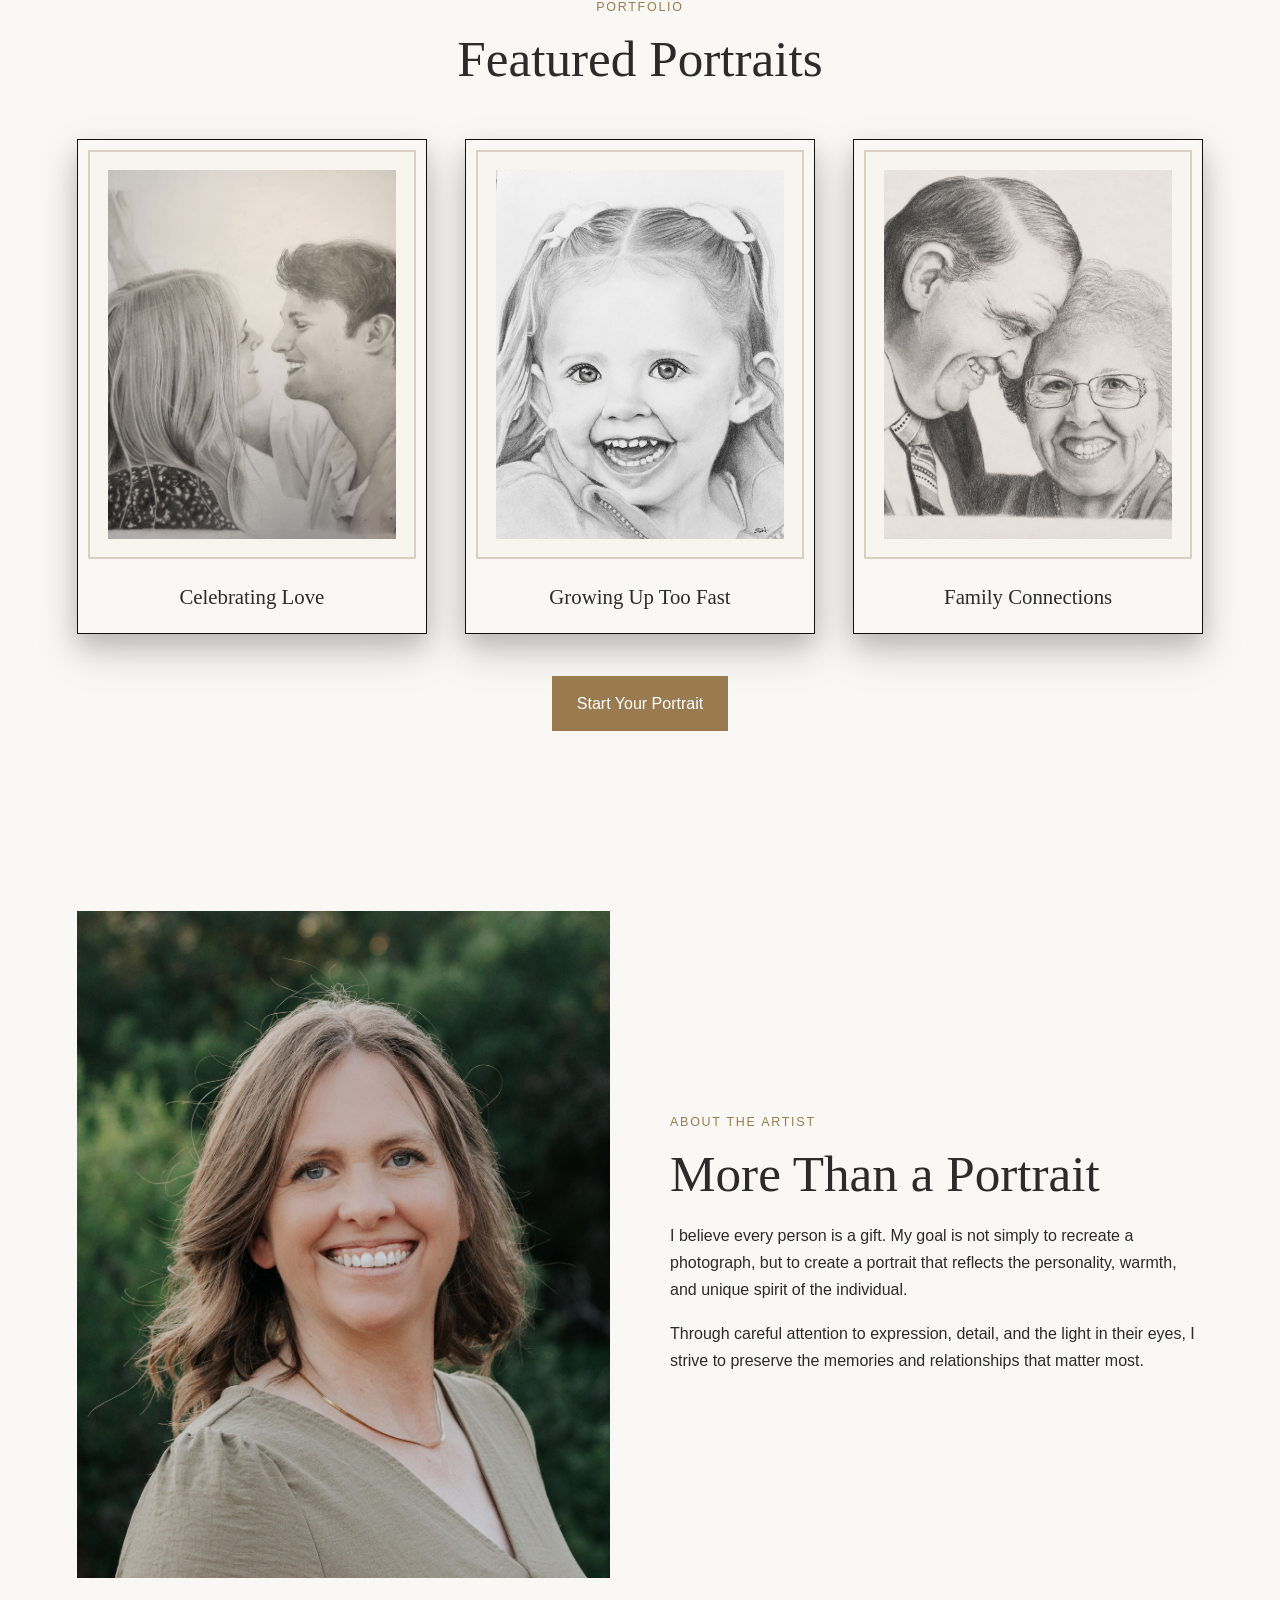
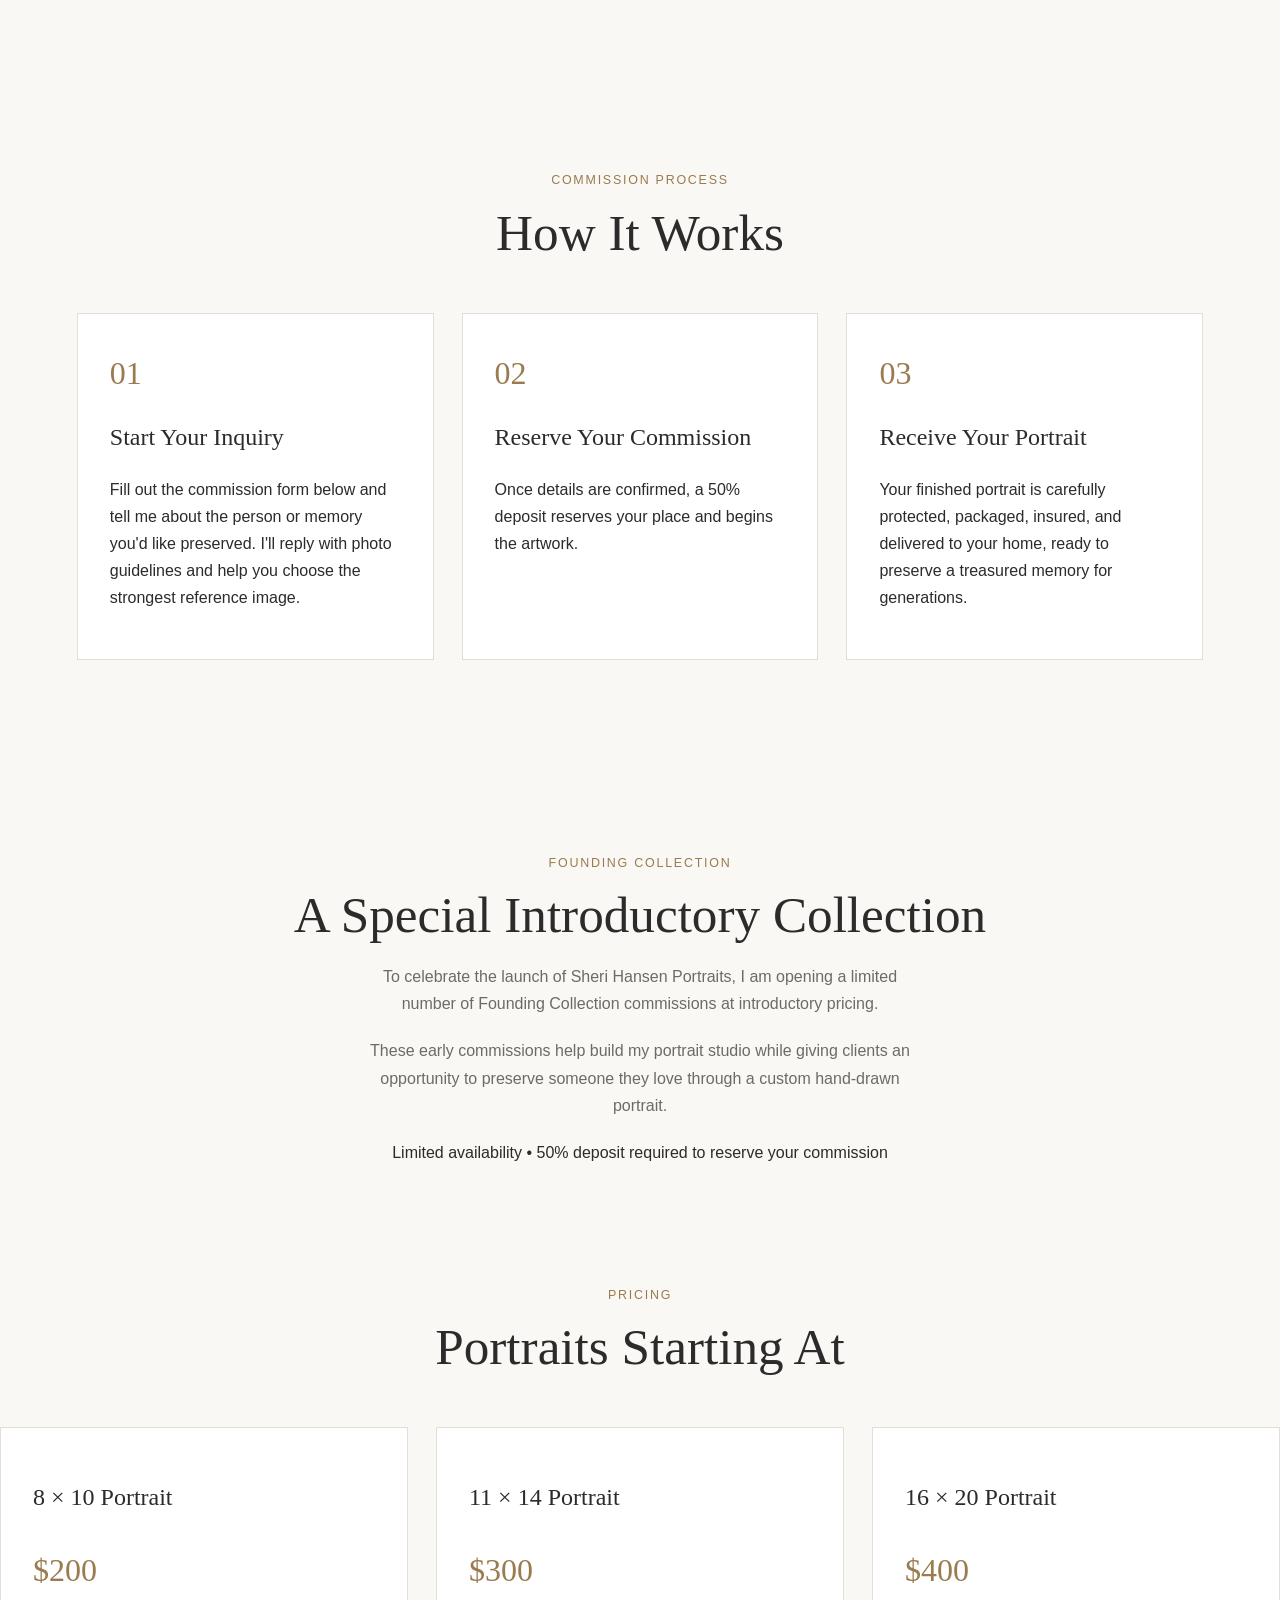
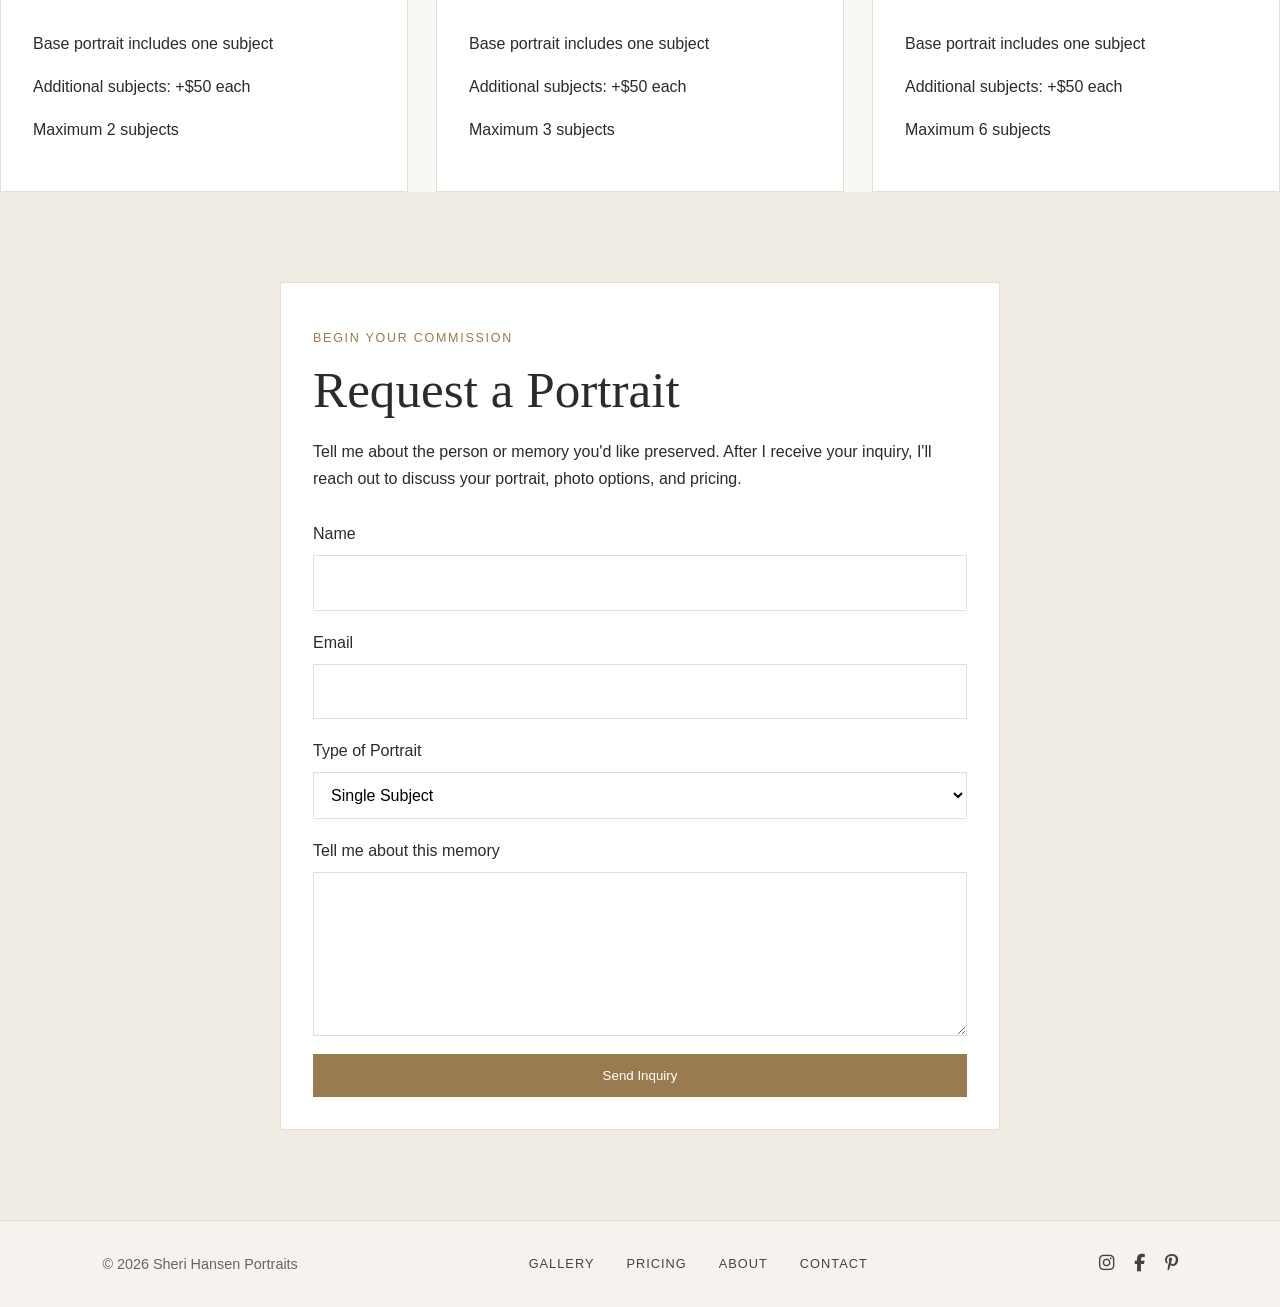
==== commit 9de815f3: "Updated prices" ====
--- a/index.html
+++ b/index.html
@@ -216,7 +216,7 @@
           <article>
             <h3>8 × 10 Portrait</h3>
 
-            <p class="price">$150</p>
+            <p class="price">$200</p>
 
             <p>Base portrait includes one subject</p>
 
@@ -228,7 +228,7 @@
           <article>
             <h3>11 × 14 Portrait</h3>
 
-            <p class="price">$250</p>
+            <p class="price">$300</p>
 
             <p>Base portrait includes one subject</p>
 
@@ -240,7 +240,7 @@
           <article>
             <h3>16 × 20 Portrait</h3>
 
-            <p class="price">$350</p>
+            <p class="price">$400</p>
 
             <p>Base portrait includes one subject</p>
 
--- a/styles.css
+++ b/styles.css
@@ -22,9 +22,21 @@
   box-sizing: border-box;
 }
 
-html {
-  scroll-behavior: smooth;
-}
+/* .about {
+    display: flex;
+    align-items: center;
+    gap: 4rem;
+}
+
+.about-image {
+    flex: 0 0 350px;
+}
+
+.about-image img {
+    width: 100%;
+    height: auto;
+    display: block;
+} */
 
 body {
   margin: 0;
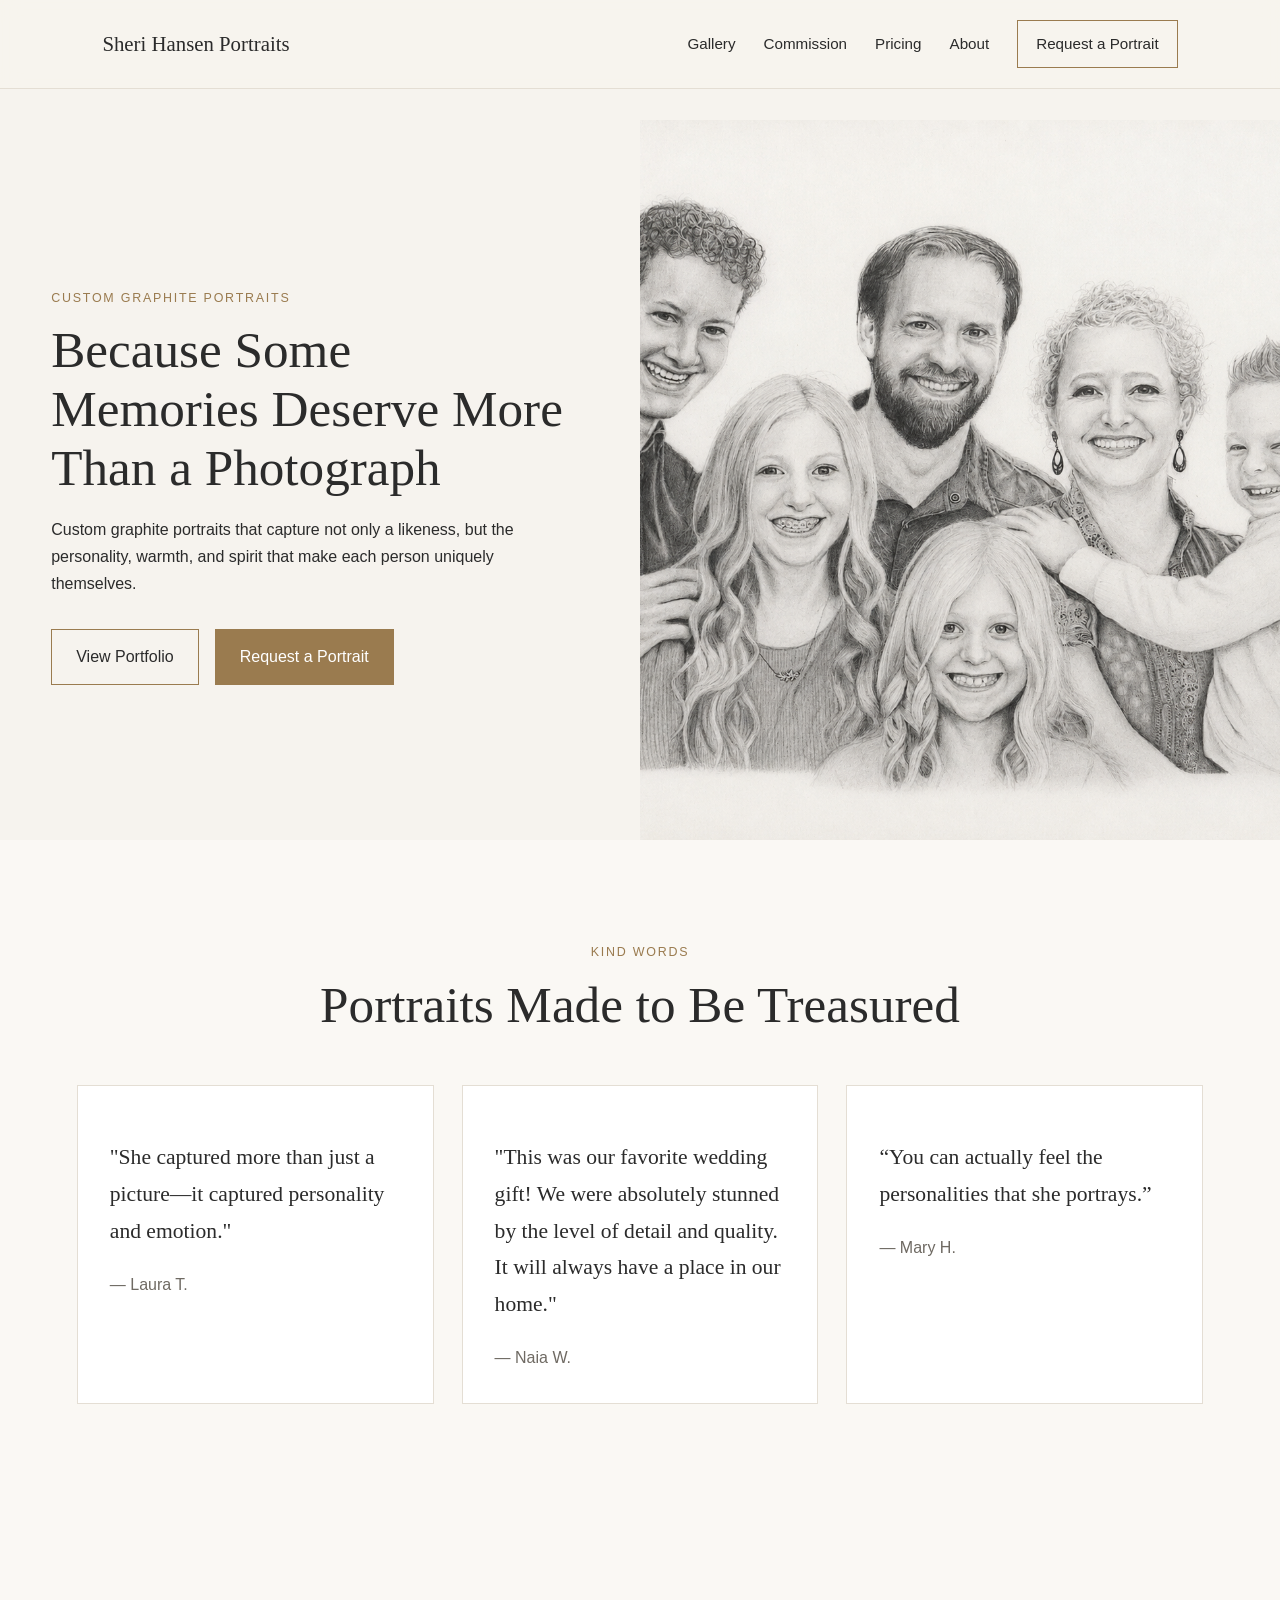
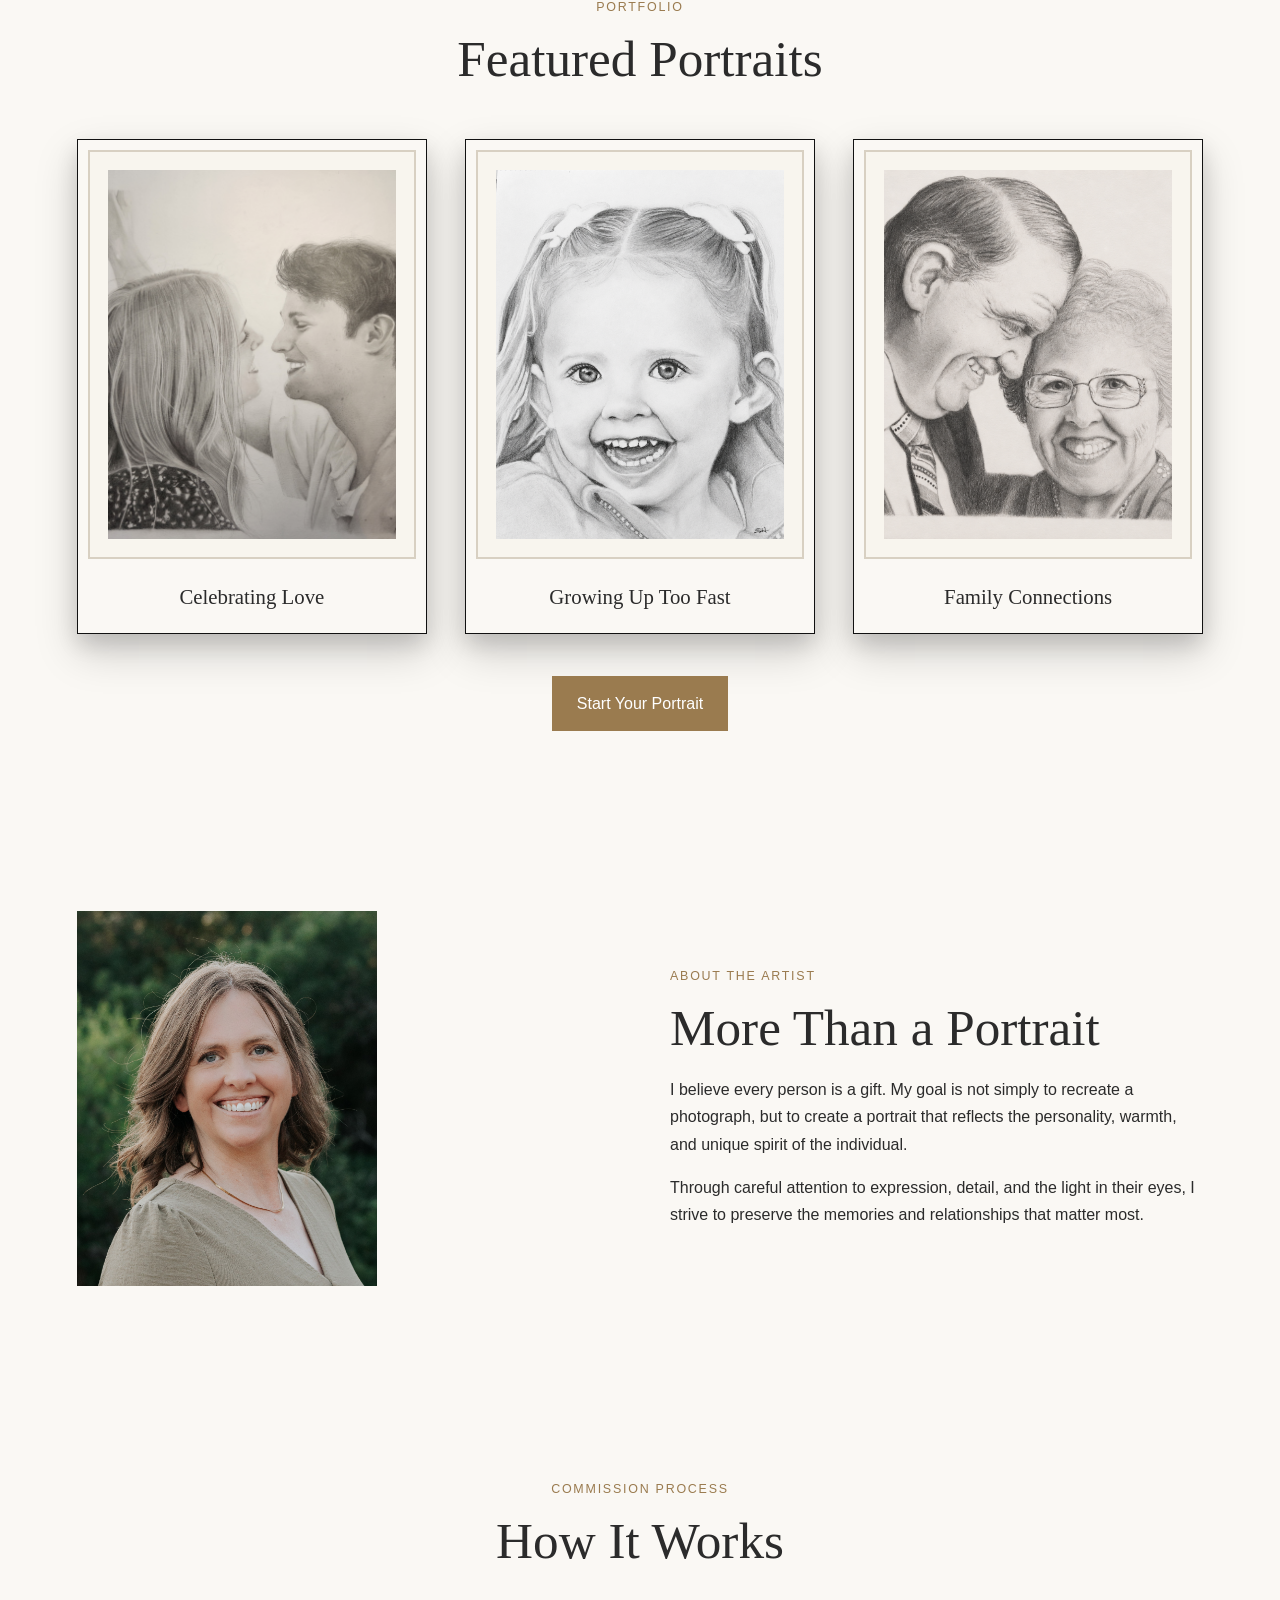
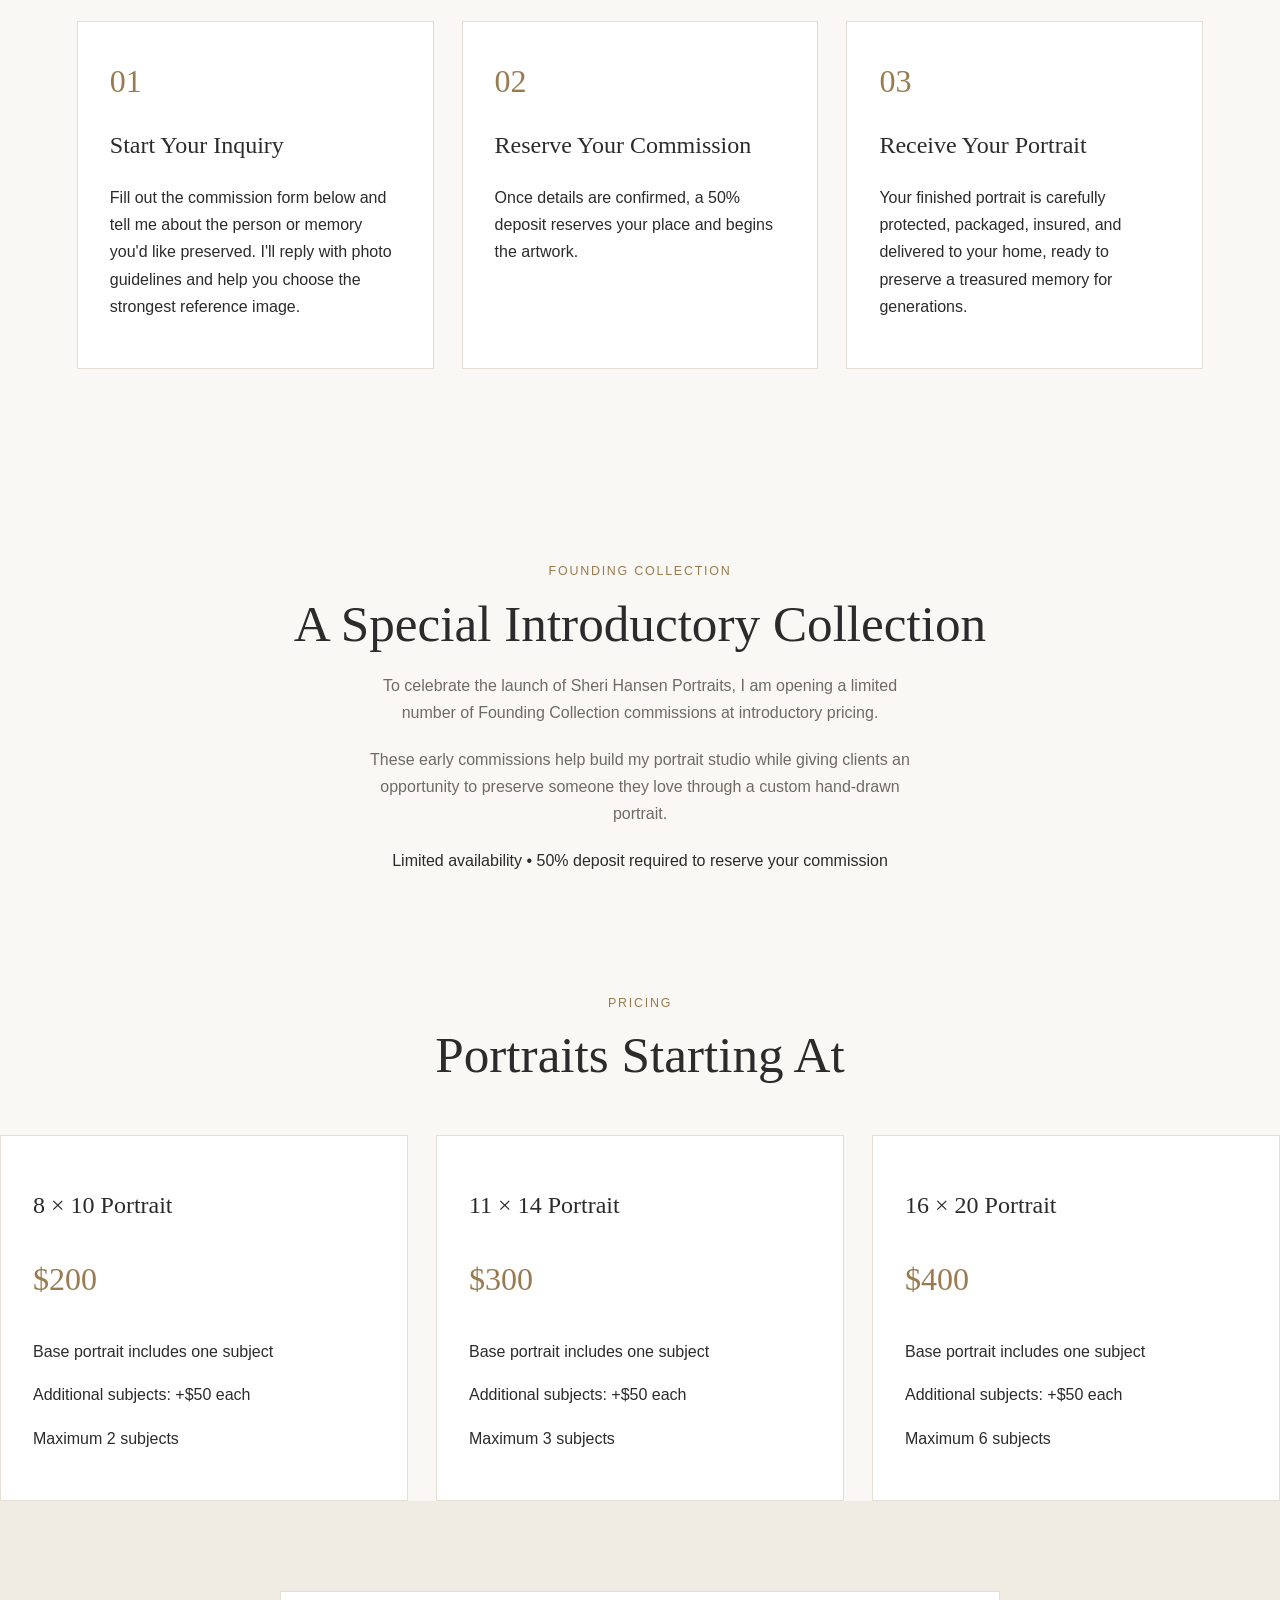
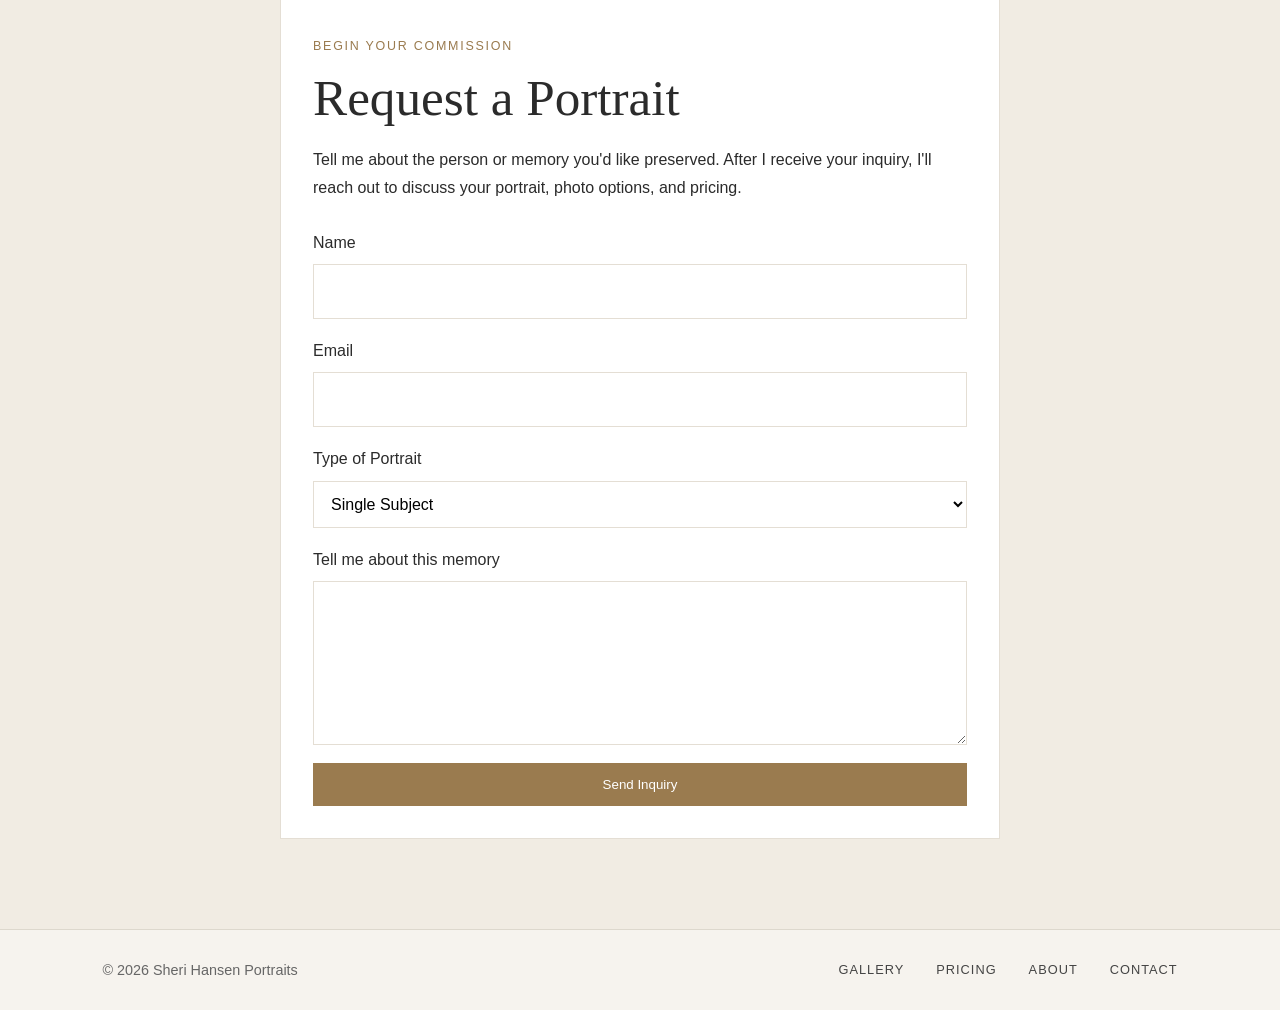
==== commit dcf69e8d: "rmv social media links" ====
--- a/index.html
+++ b/index.html
@@ -327,7 +327,7 @@
         <a href="#contact">Contact</a>
       </nav>
 
-      <div class="footer-social">
+      <!-- <div class="footer-social">
         <a
           href="https://instagram.com/YOURUSERNAME"
           target="_blank"
@@ -351,7 +351,7 @@
         >
           <i class="fa-brands fa-pinterest-p"></i>
         </a>
-      </div>
+      </div>-->
     </footer>
   </body>
 </html>
--- a/styles.css
+++ b/styles.css
@@ -212,6 +212,8 @@
 .about img {
   aspect-ratio: 4 / 5;
   object-fit: cover;
+
+  width: 300px;
 }
 
 /* ======================================
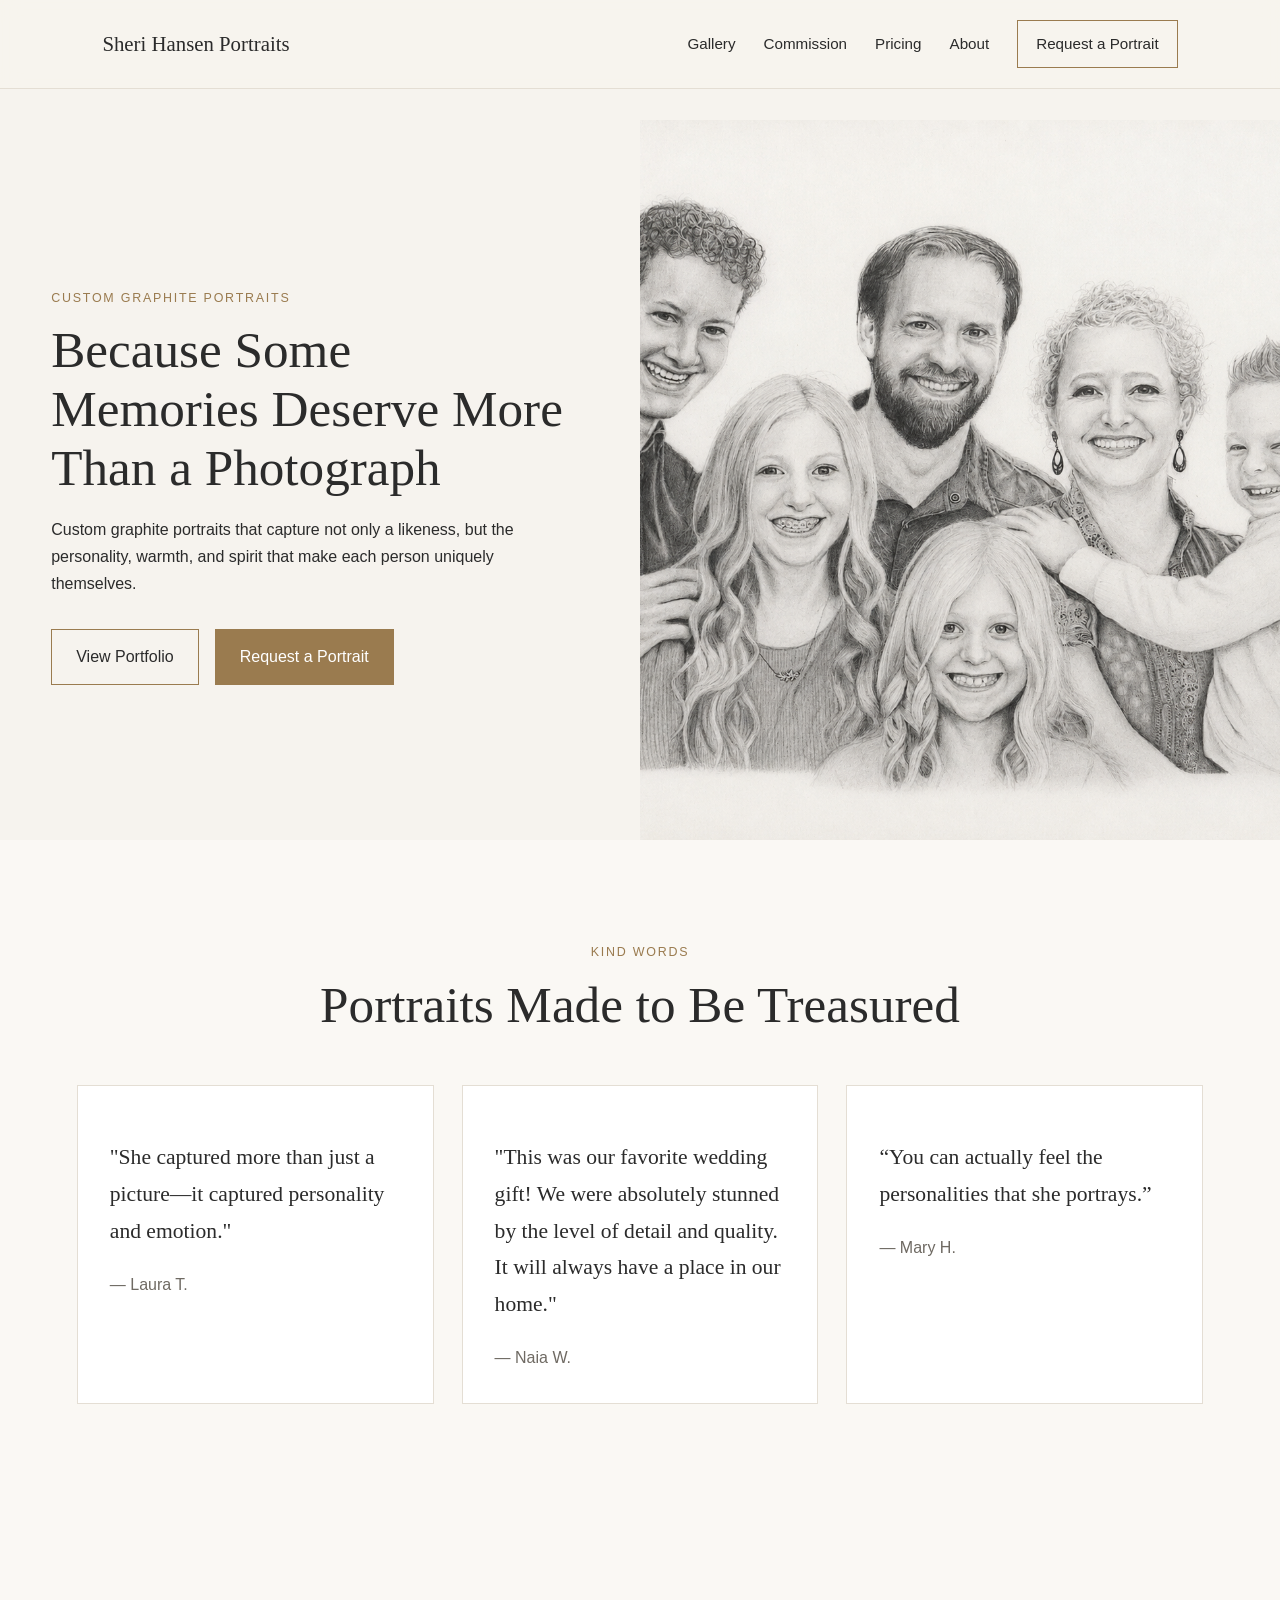
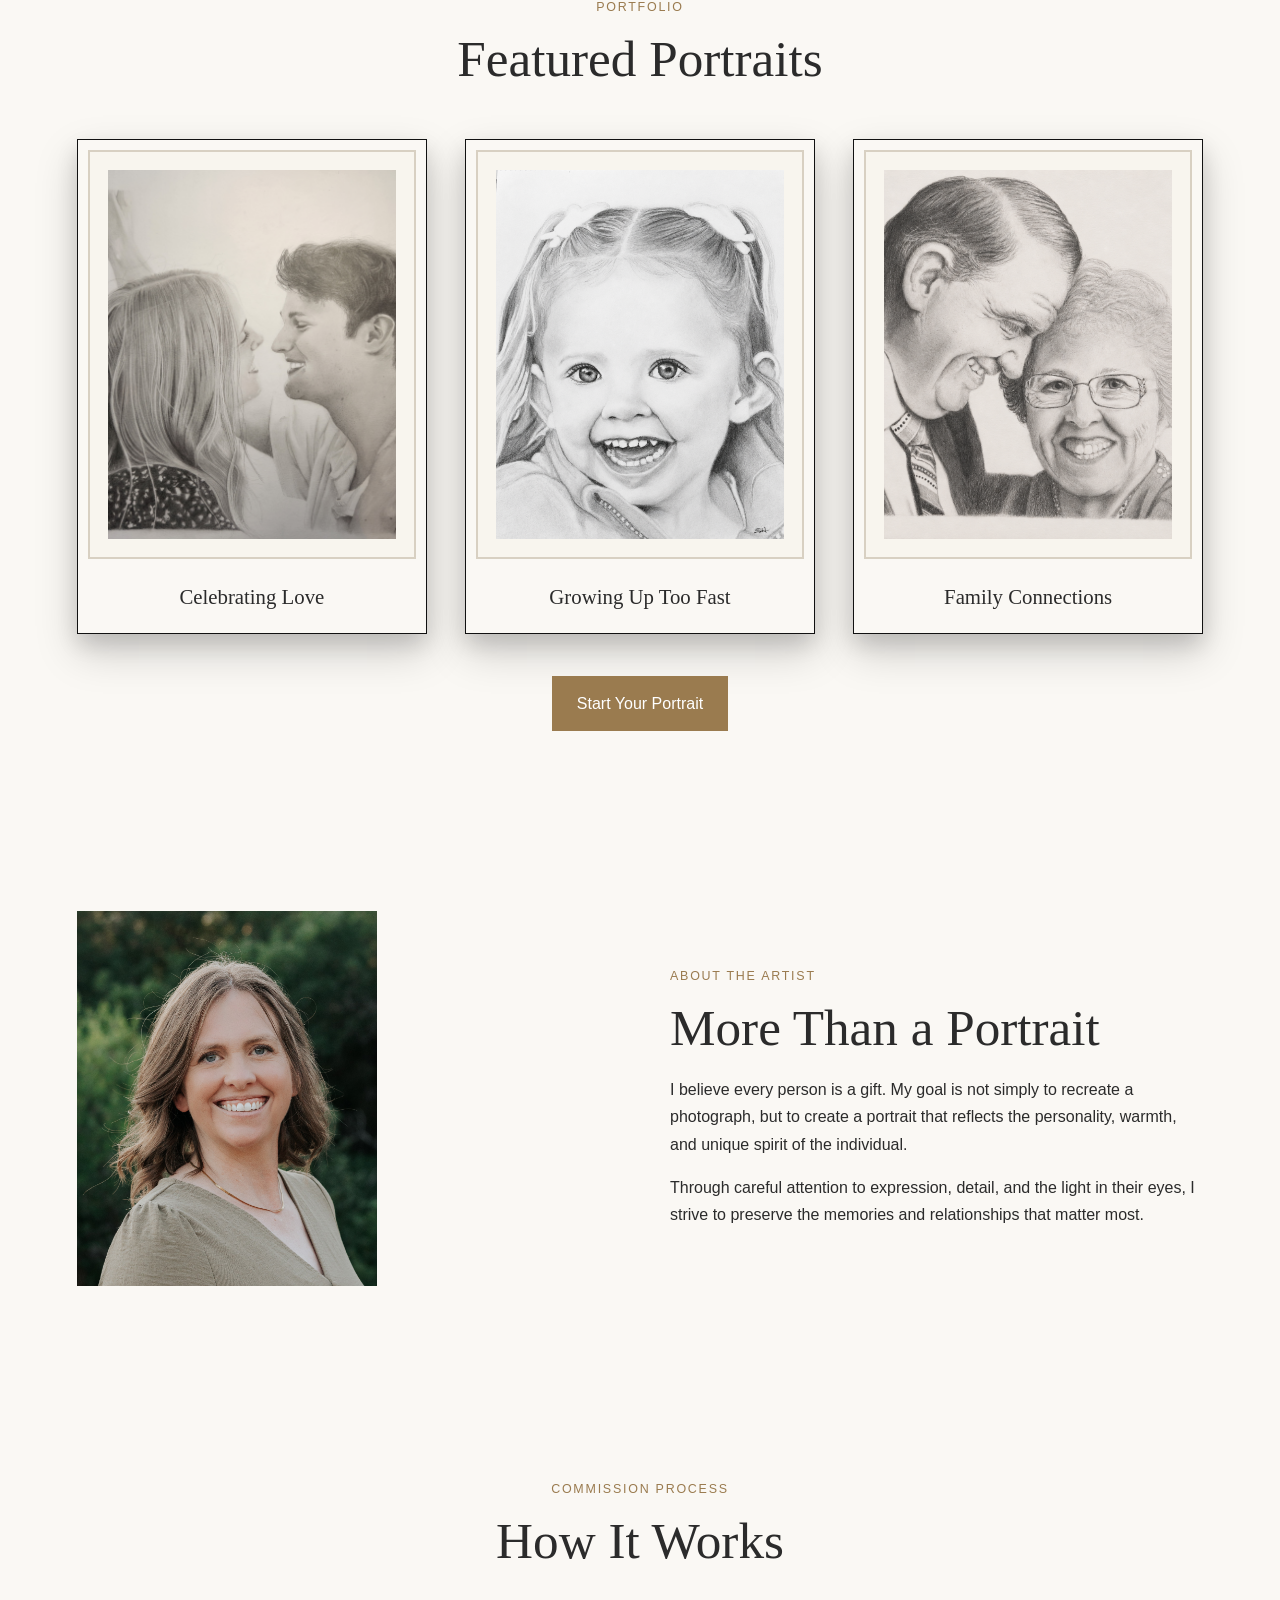
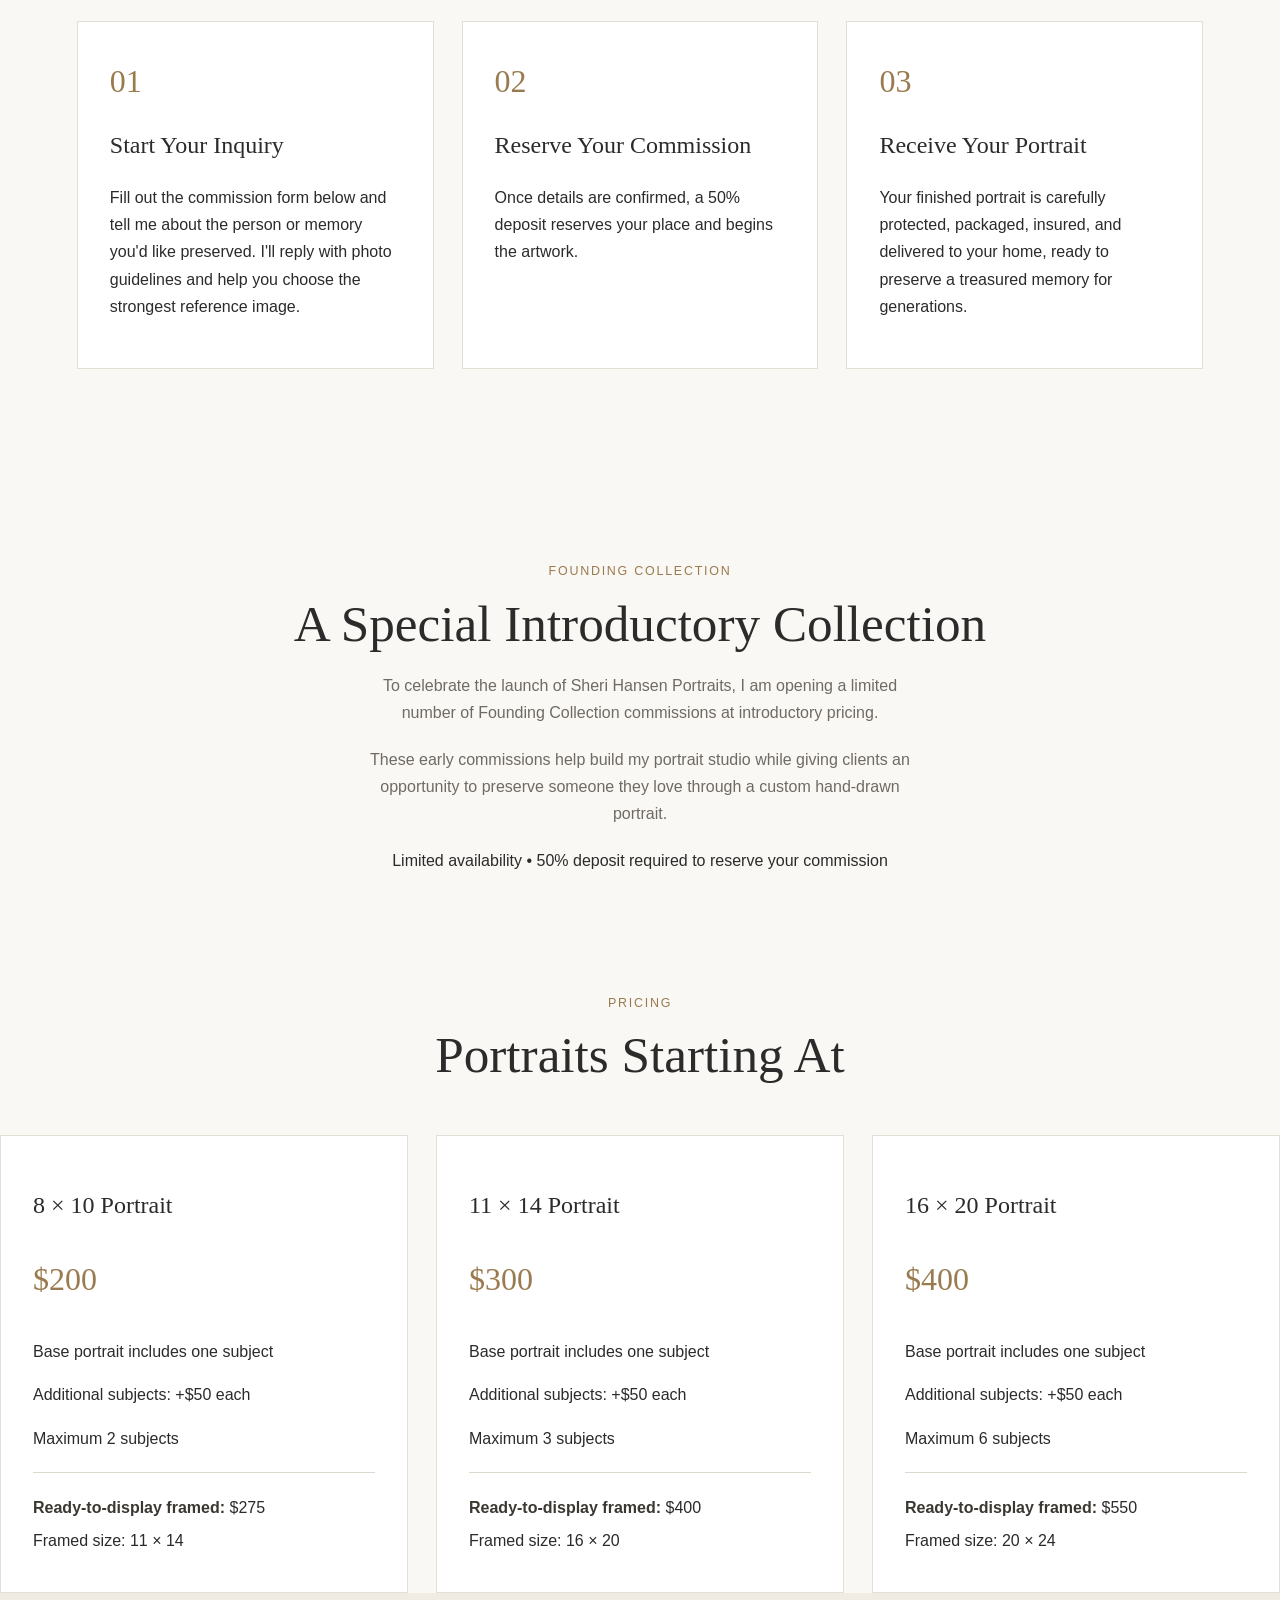
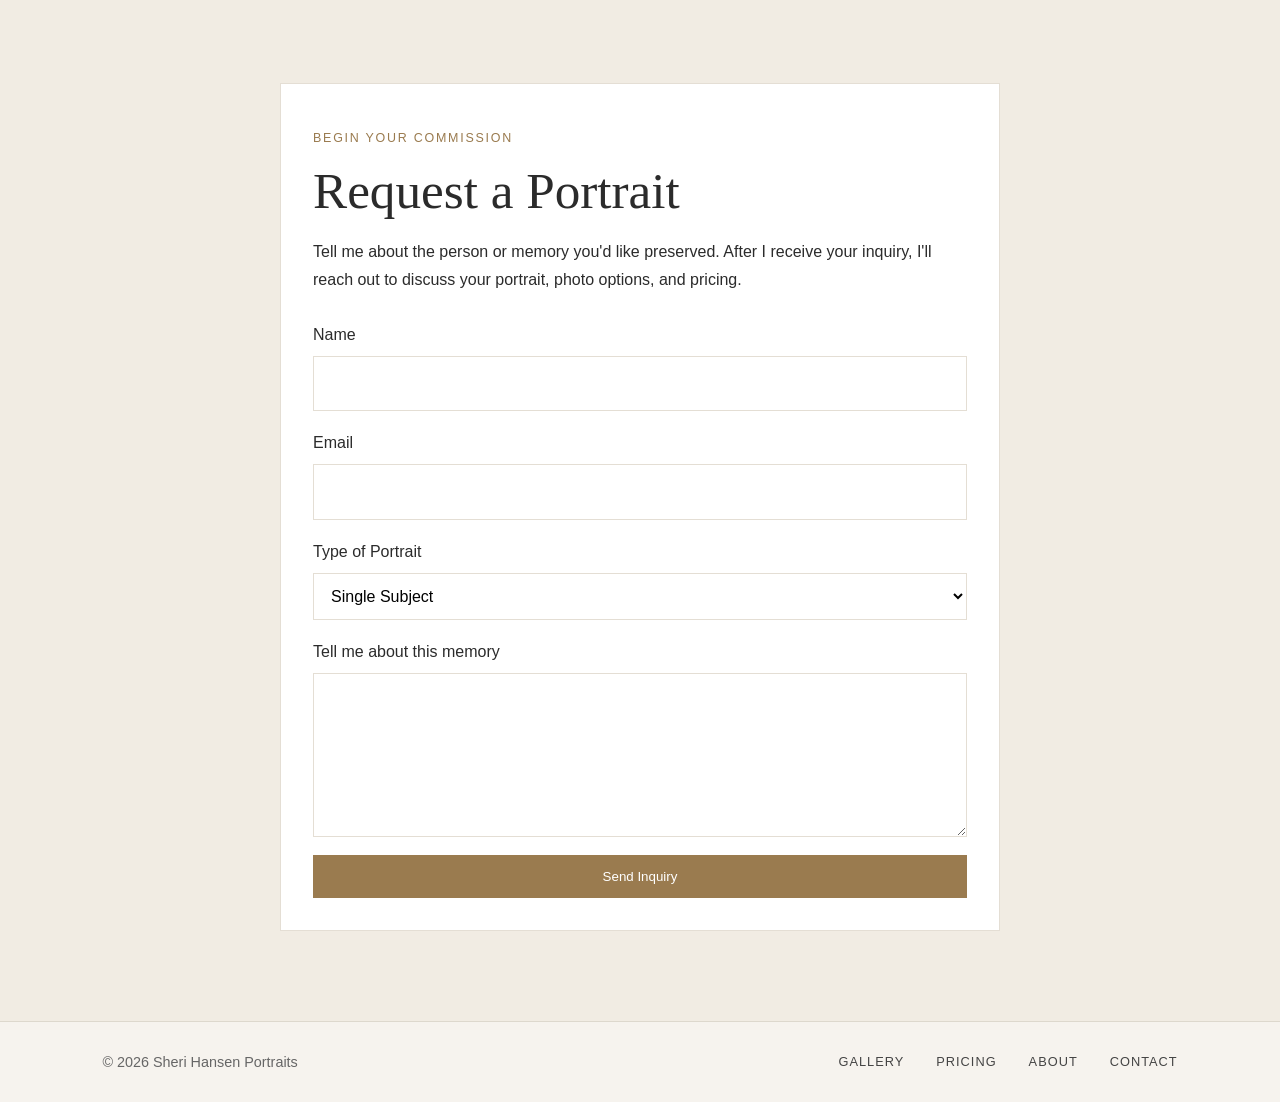
==== commit 87bd54d2: "adjust pricing for framed" ====
--- a/index.html
+++ b/index.html
@@ -215,14 +215,16 @@
         <div class="pricing-grid">
           <article>
             <h3>8 × 10 Portrait</h3>
-
             <p class="price">$200</p>
 
             <p>Base portrait includes one subject</p>
-
             <p>Additional subjects: +$50 each</p>
-
             <p>Maximum 2 subjects</p>
+
+            <div class="framing-option">
+              <p><strong>Ready-to-display framed:</strong> $275</p>
+              <p>Framed size: 11 × 14</p>
+            </div>
           </article>
 
           <article>
@@ -235,18 +237,24 @@
             <p>Additional subjects: +$50 each</p>
 
             <p>Maximum 3 subjects</p>
+            <div class="framing-option">
+              <p><strong>Ready-to-display framed:</strong> $400</p>
+              <p>Framed size: 16 × 20</p>
+            </div>
           </article>
 
           <article>
             <h3>16 × 20 Portrait</h3>
-
             <p class="price">$400</p>
 
             <p>Base portrait includes one subject</p>
-
             <p>Additional subjects: +$50 each</p>
-
             <p>Maximum 6 subjects</p>
+
+            <div class="framing-option">
+              <p><strong>Ready-to-display framed:</strong> $550</p>
+              <p>Framed size: 20 × 24</p>
+            </div>
           </article>
         </div>
         <!-- <div class="pricing-note">
--- a/styles.css
+++ b/styles.css
@@ -289,6 +289,19 @@
 }
 
 /* Framed Artwork */
+.framing-option {
+  margin-top: 1.25rem;
+  padding-top: 1rem;
+  border-top: 1px solid #ddd8cd;
+}
+
+.framing-option p {
+  margin: 0.35rem 0;
+}
+
+.framing-option strong {
+  color: #3b3731;
+}
 .art-frame:hover {
   transform: translateY(-6px) scale(1.02);
 }
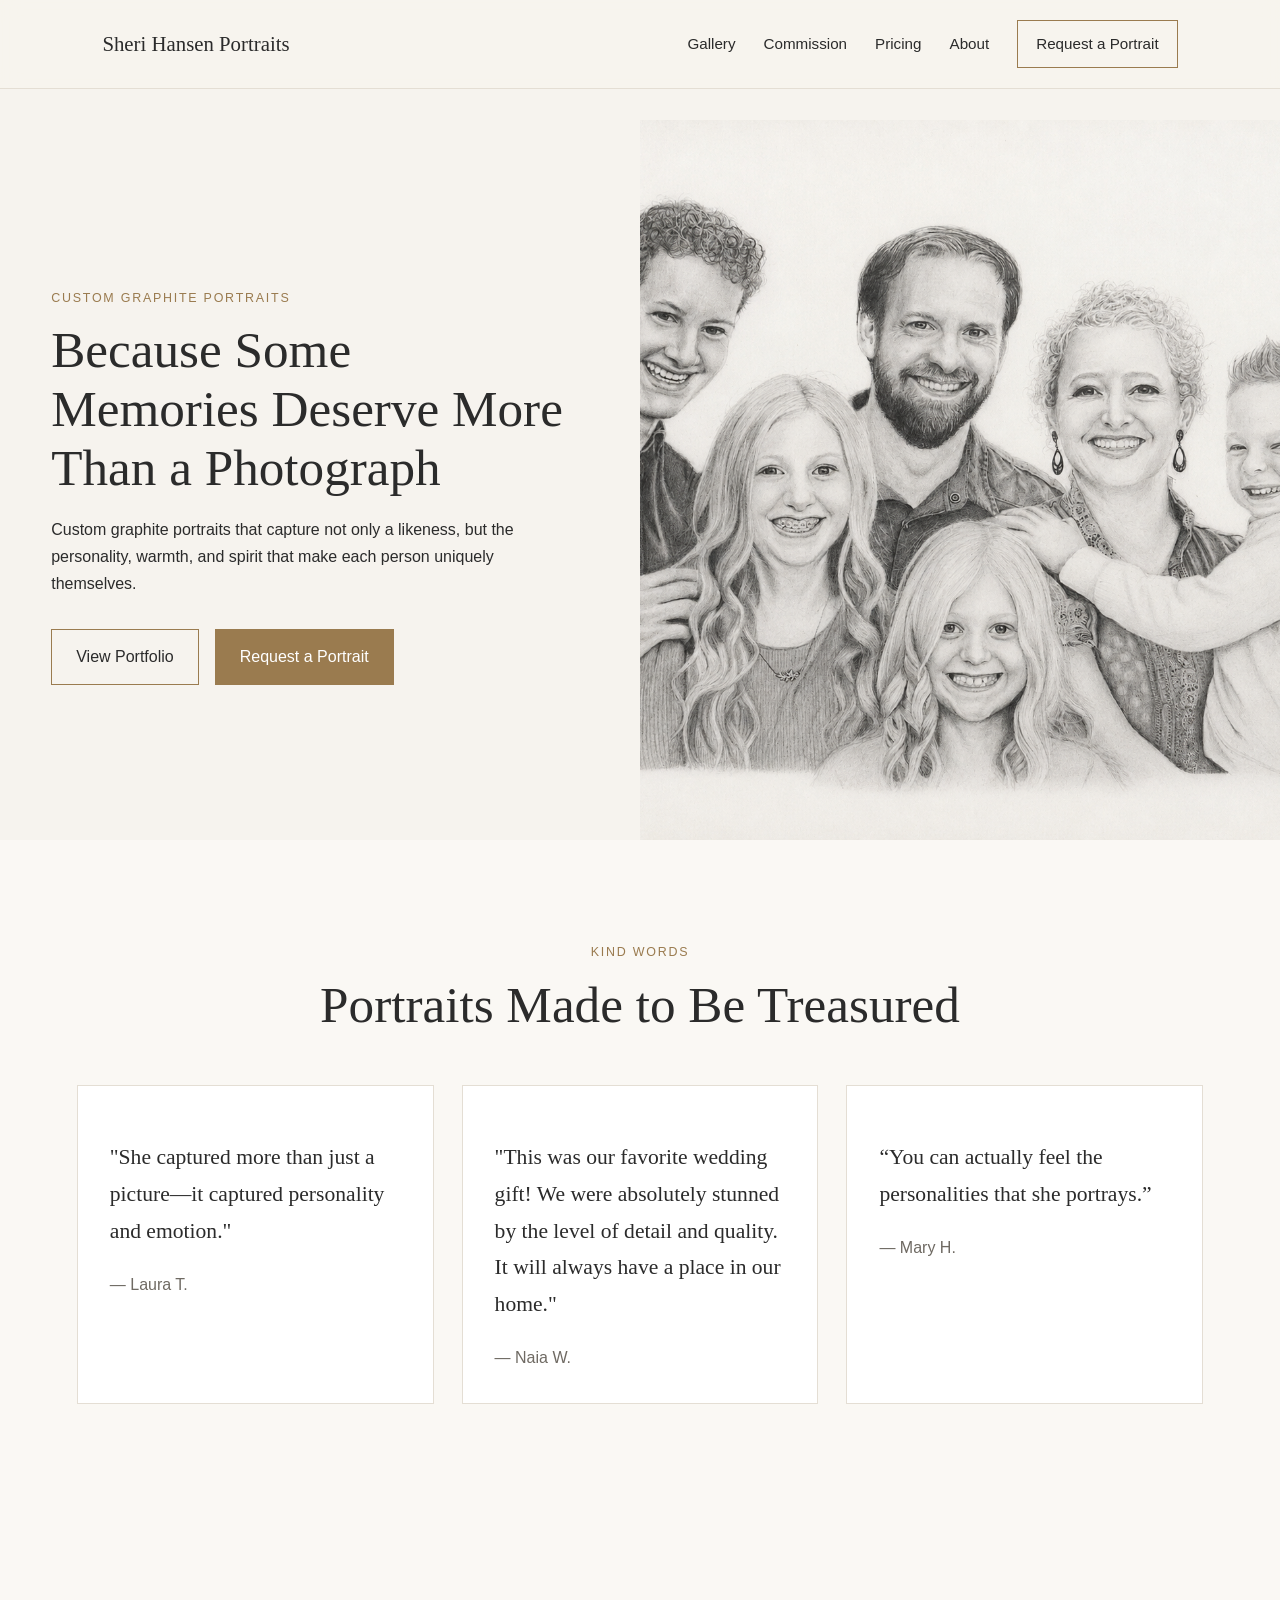
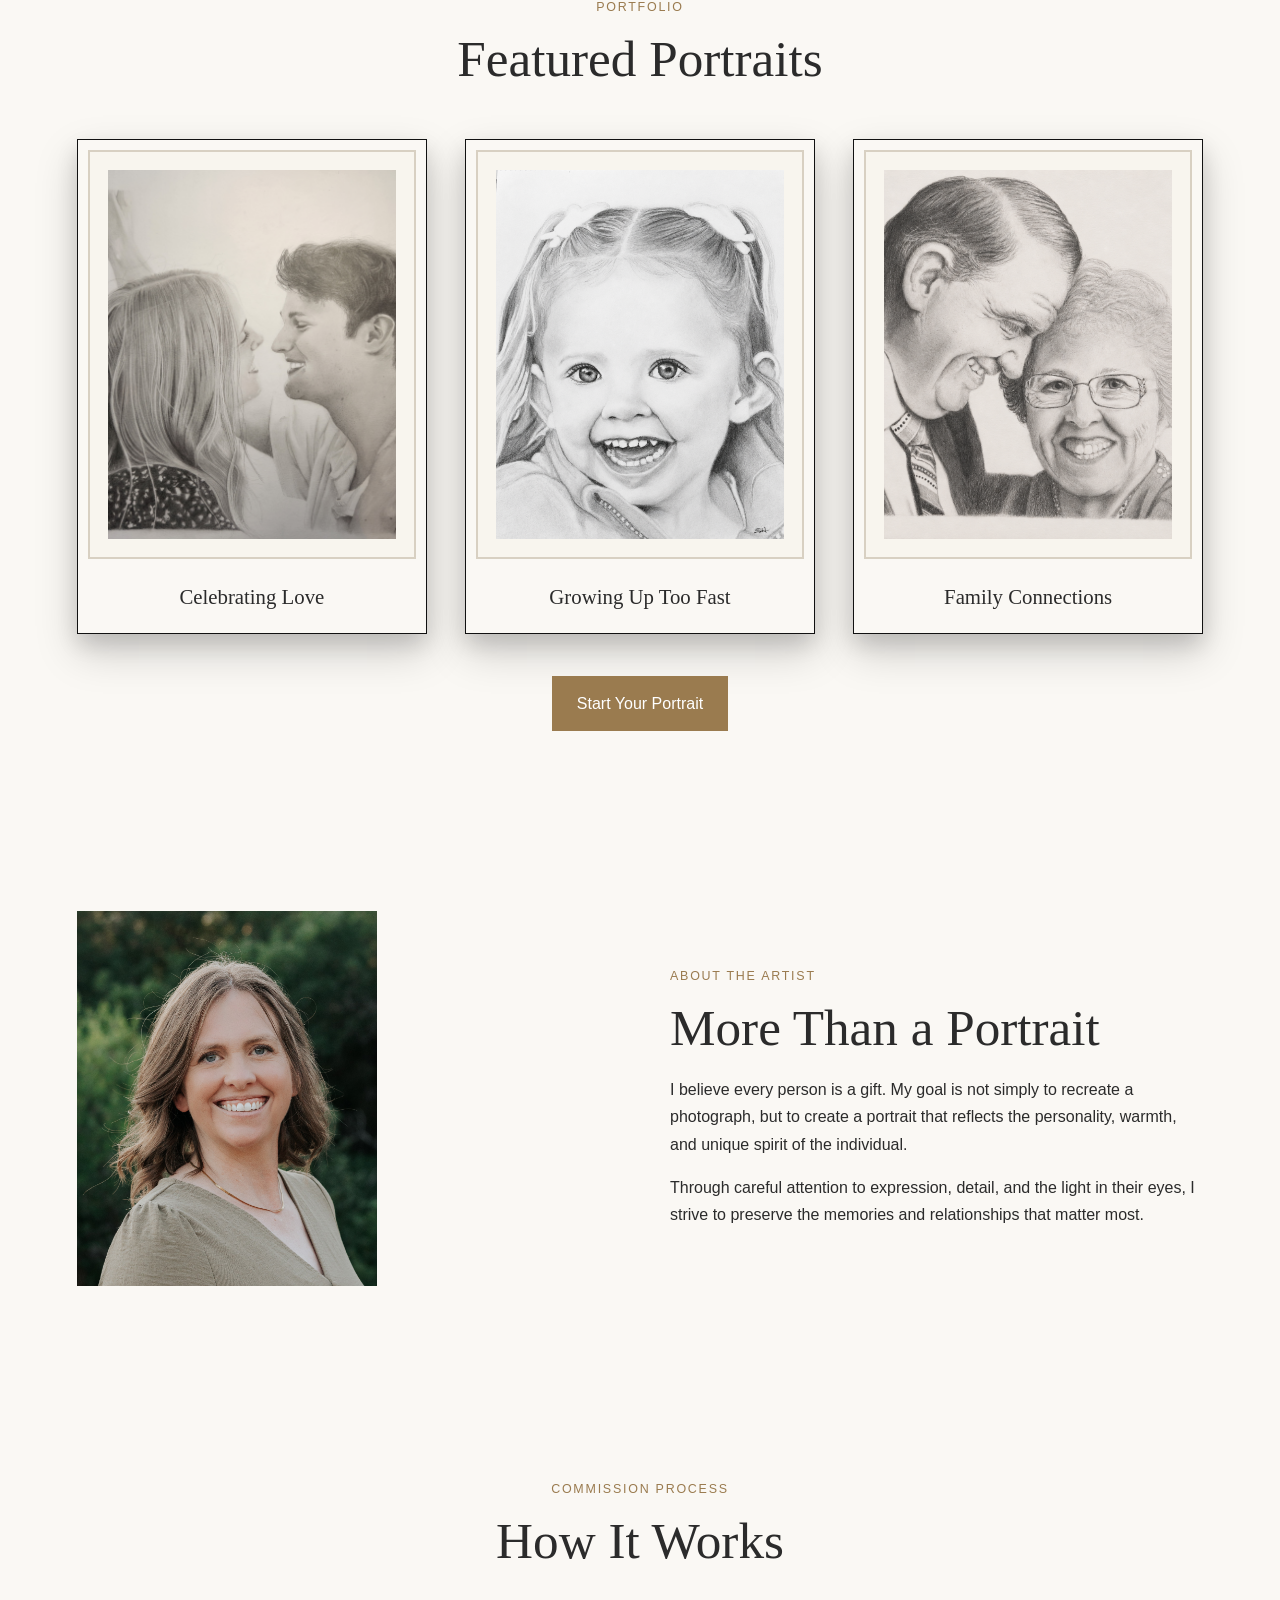
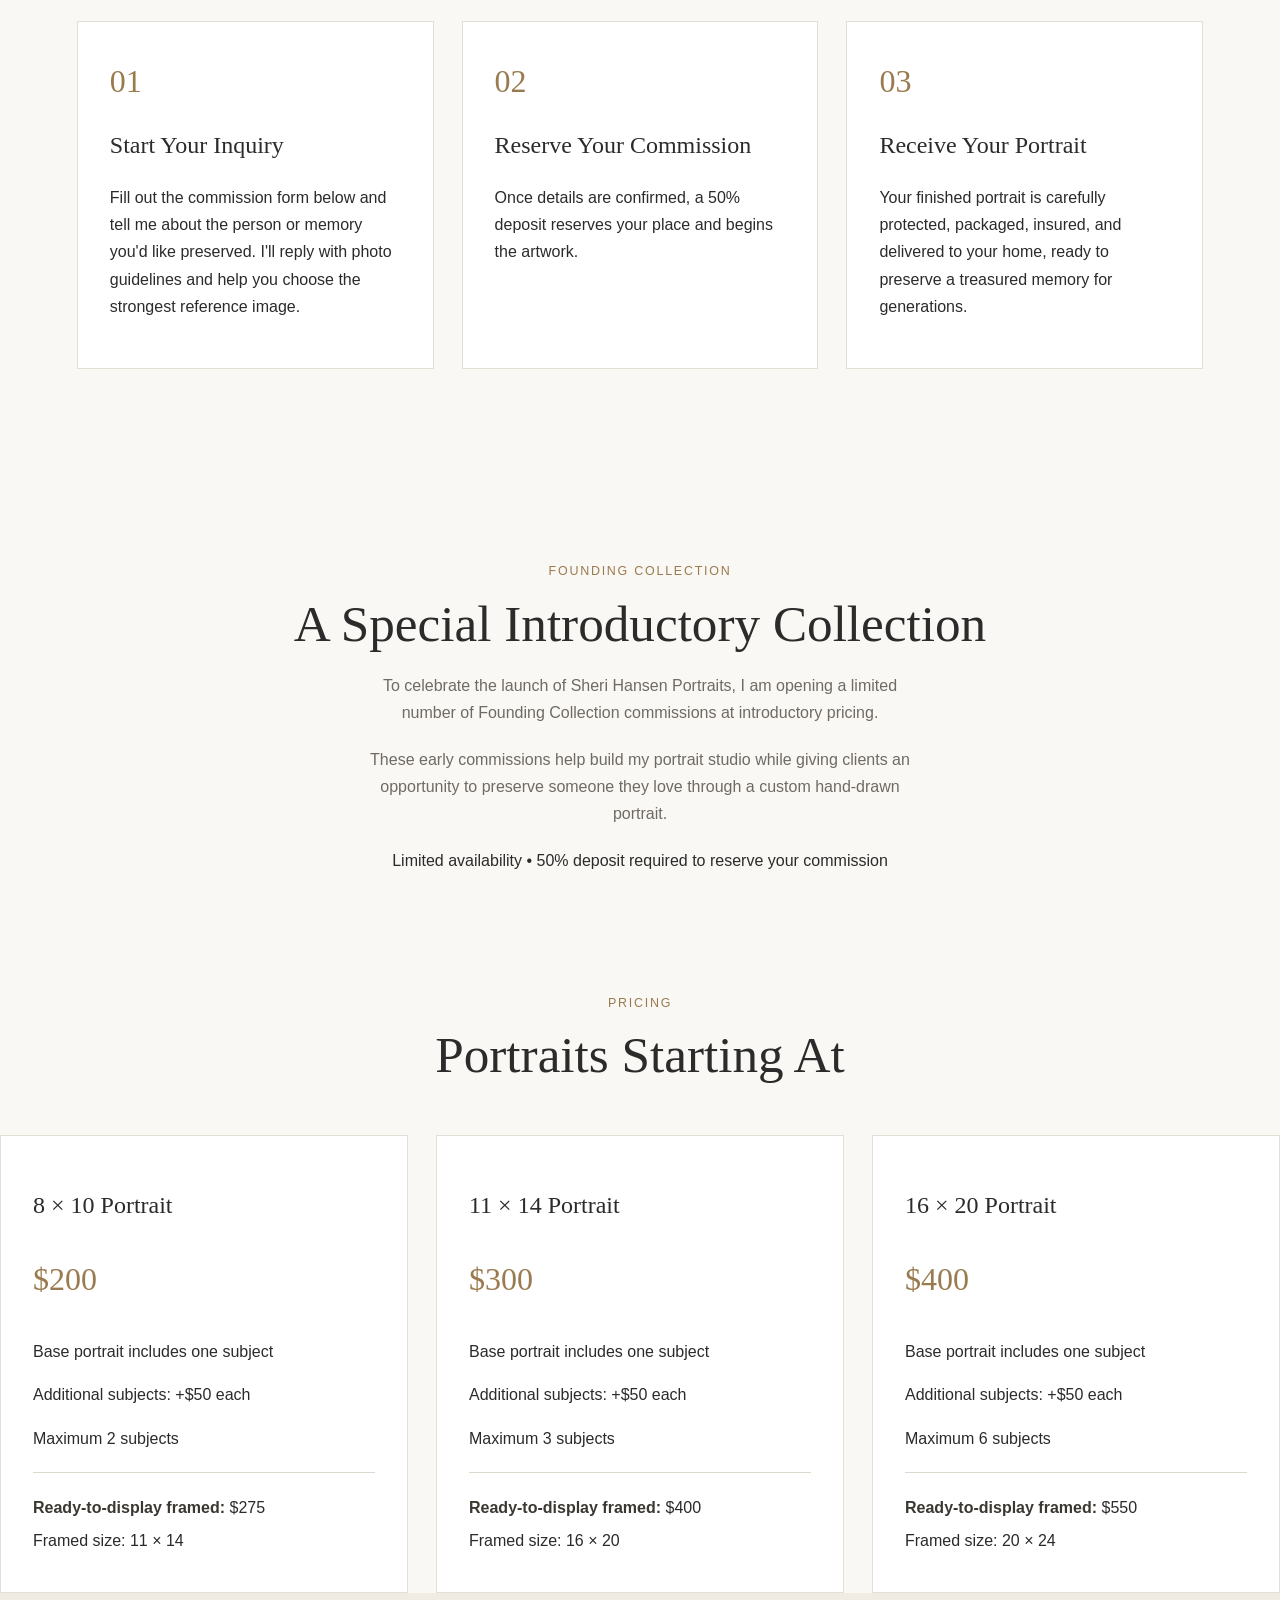
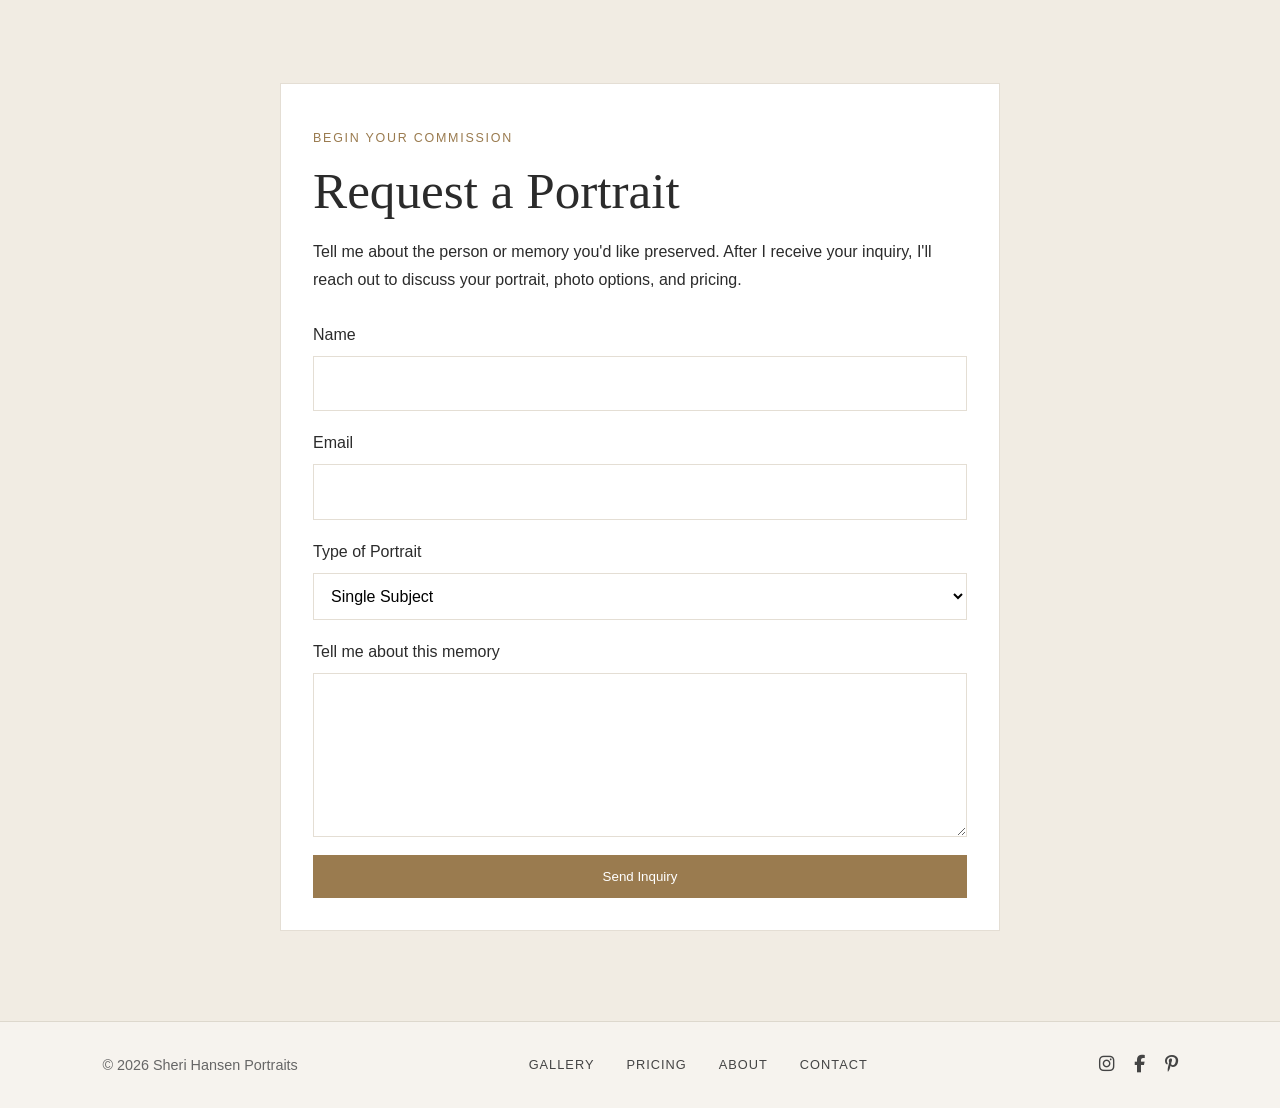
==== commit c1217f6f: "connect facebook and instagram acct" ====
--- a/index.html
+++ b/index.html
@@ -335,9 +335,9 @@
         <a href="#contact">Contact</a>
       </nav>
 
-      <!-- <div class="footer-social">
+      <div class="footer-social">
         <a
-          href="https://instagram.com/YOURUSERNAME"
+          href="https://instagram.com/sherihansenfineart"
           target="_blank"
           aria-label="Instagram"
         >
@@ -345,7 +345,7 @@
         </a>
 
         <a
-          href="https://facebook.com/YOURUSERNAME"
+          href="https://www.facebook.com/SheriHansenFineArt"
           target="_blank"
           aria-label="Facebook"
         >
@@ -359,7 +359,7 @@
         >
           <i class="fa-brands fa-pinterest-p"></i>
         </a>
-      </div>-->
+      </div>
     </footer>
   </body>
 </html>
